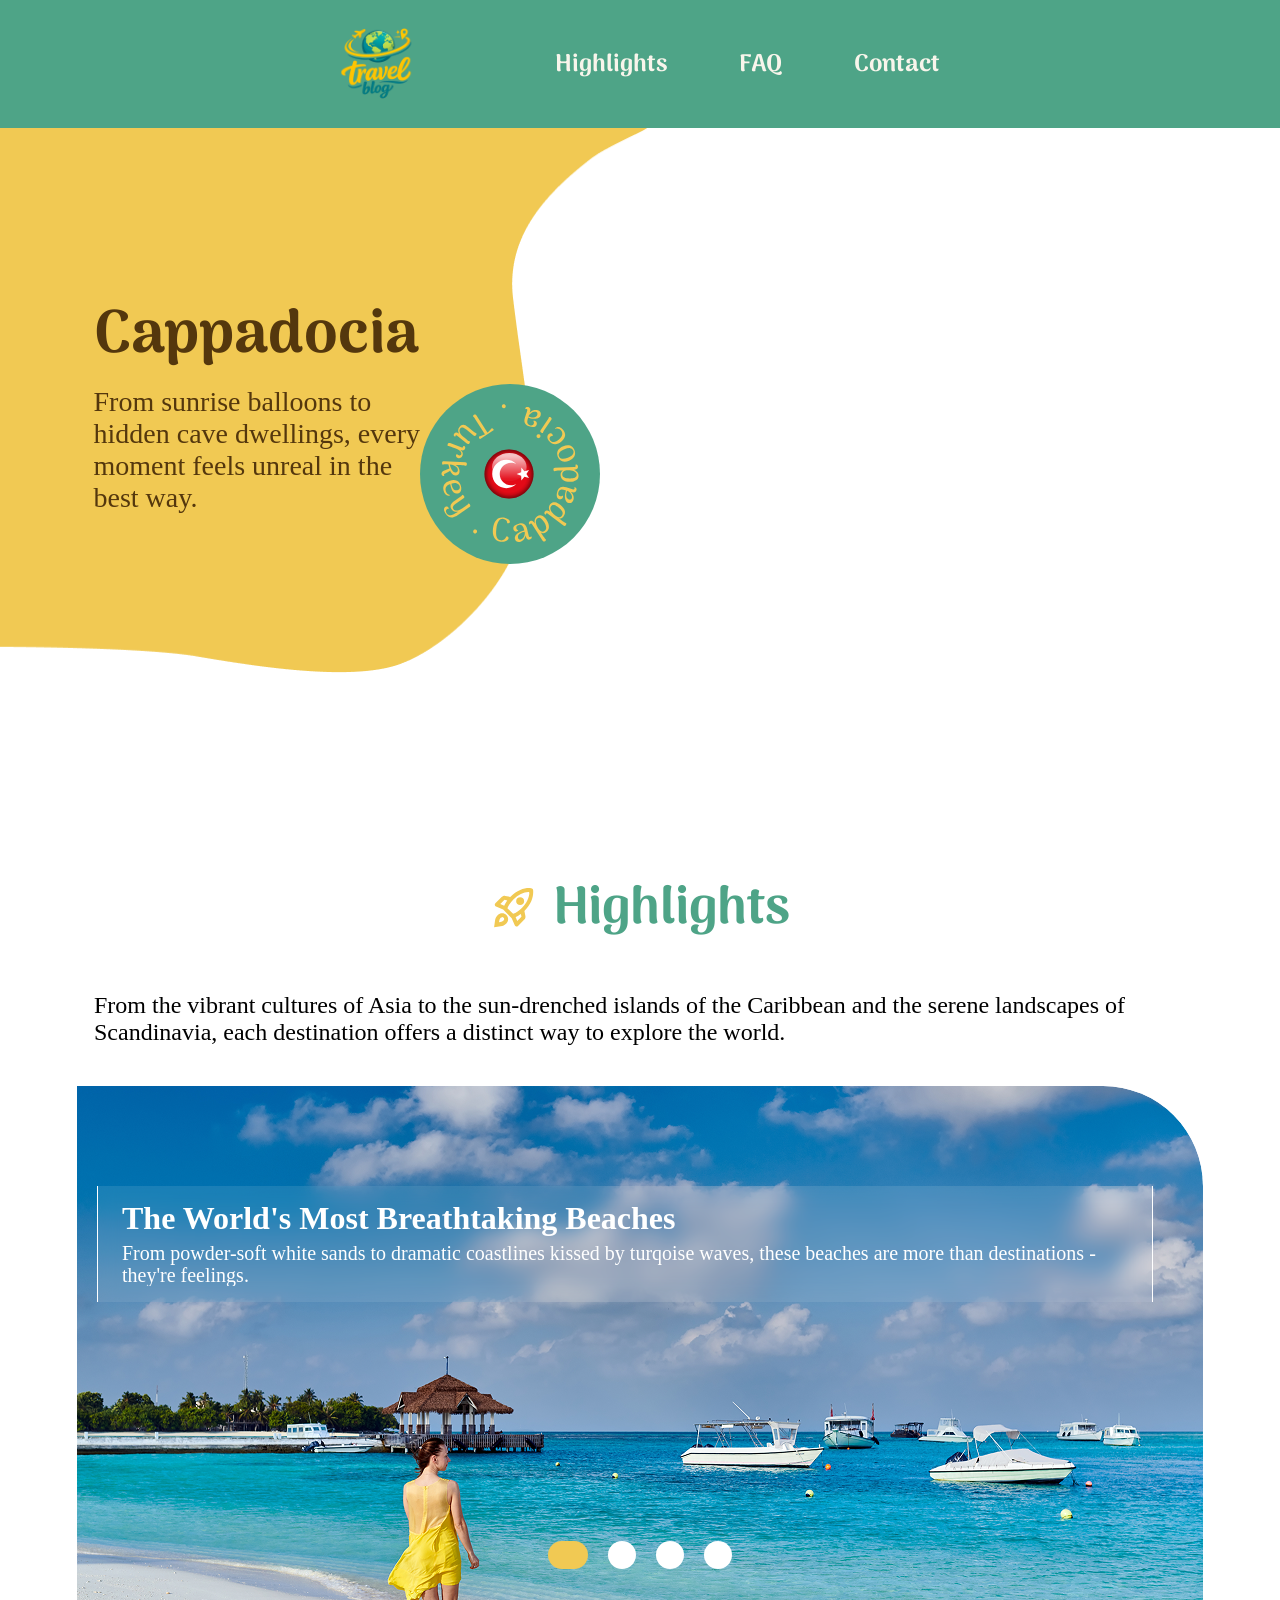
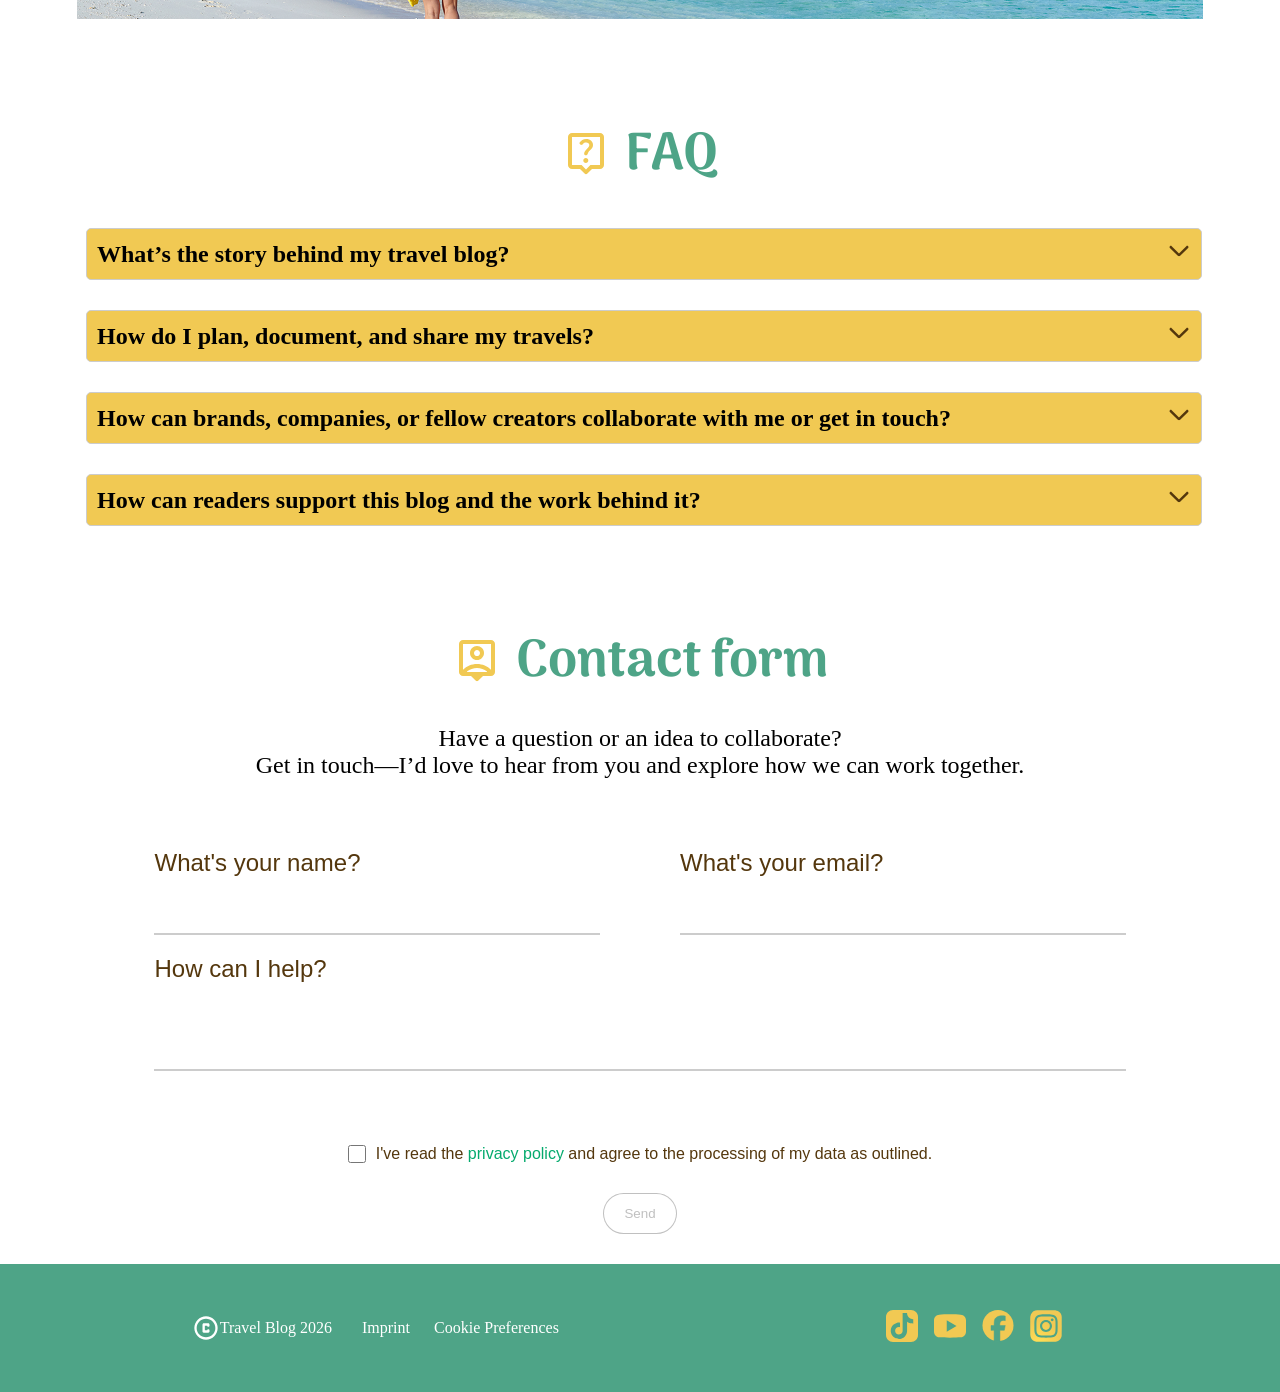
==== index.html @ 68b1246c "fix: update privacy policy link in contact form for accuracy" ====
<!dOCTYPE html>
<html lang="en">

<head>
    <meta charset="UTF-8">
    <meta name="viewport" content="width=device-width, initial-scale=1.0">
    <title>Travel Blog</title>
    <link rel="stylesheet" href="css/variables.css">
    <link rel="stylesheet" href="css/standard.css">
    <link rel="stylesheet" href="css/style.css">
    <link rel="stylesheet" href="css/animation.css">



</head>


<body>
    <header class="header">
        <div class="header-navbar">
            <img src="assets/icons/logo 03 1.svg" alt="Logo Blog">
            <nav class="navbar">
                <ul>
                    <li><a class="nav-special-hover highlight-hover" href="#highlights">Highlights</a></li>
                    <li><a class="nav-special-hover faq-hover" href="#faq">FAQ</a></li>
                    <li><a class="nav-special-hover contact-hover" href="#contact">Contact</a></li>
                </ul>
            </nav>
        </div>
    </header>
    <section class="hero">
        <div class="hero-layer-text">
            <h1>Cappadocia</h1>
            <p>From sunrise balloons to hidden cave dwellings, every moment feels unreal in the best way.</p>
        </div>
        <div class="yellow-card-mobil">
            <img src="assets/img/mobil-yellow-wave-small.png" alt="Gelber Hintergrund für 320px">
        </div>
        <div class="yellow-card-mobil-groß">
            <img src="assets/img/mobil-yellow-wave-big.png" alt="Big yellow wave">
        </div>
        <div class="hero-layer-photo">
            <img src="assets/img/hero-Ballons.svg" alt="Pärchen beim Kaffee im Intergrund Ballons">
        </div>
        <div class="hero-layer-first-wave">
            <img src="assets/img/yellow-first-wave.png" alt="Grafik einer gelben Welle">
        </div>
        <div class="hero-layer-second-wave">
            <img src="assets/img/yellow-second-wave.png" alt="Grafik einer gelben Welle klein">
        </div>
        <div class="moving">
            <img class="hero-layer-logo" src="assets/icons/Cappadocia . Turkey ..svg"
                alt="Schriftzug Cappadocia und Türkei">
            <img class="flag" src="assets/icons/Flag_orb_Turkey 2.svg" alt="Flagge der Türkei">
        </div>
    </section>
    <main>
        <section id="highlights" class="content">
            <div class="highlights-top">
                <div class="highlights-headline">
                    <img src="assets/icons/rocket_launch yellow.svg" alt="Fliegende Rakete">
                    <h2>Highlights</h2>
                </div>
                <p class="highlights_p">From the vibrant cultures of Asia to the sun-drenched islands of the
                    Caribbean
                    and the serene
                    landscapes of Scandinavia, each destination offers a distinct way to explore the world. </p>
            </div>
            <div class="slider-main">
                <input type="radio" name="slider" value="one" checked />
                <input type="radio" name="slider" value="two" />
                <input type="radio" name="slider" value="three" />
                <input type="radio" name="slider" value="four" />

                <div class="slider-main-wrapper">
                    <div class="slider-main-element element-one">
                        <a href="carousel.html">
                            <div class="highlights-slider-text">
                                <h3>The World's Most Breathtaking Beaches</h3>
                                <p>
                                    From powder-soft white sands to dramatic coastlines kissed
                                    by turqoise waves, these beaches are more than
                                    destinations - they're feelings.
                                </p>
                            </div>
                            <img src="assets/img/Bahamas.png" alt="Frau am Strand" />
                        </a>
                    </div>
                    <div class="slider-main-element element-two">
                        <a href="video.html">
                            <div class="highlights-slider-text">
                                <h3>Copenhagen in 3 Days: Big Experiences, Smart Spending</h3>
                                <p>
                                    Discover Copenhagen, where historic charm meets modern
                                    design, vibrant cycling culture and waterfront living.
                                </p>
                            </div>
                            <img src="assets/img/copenhagen_plain.jpg" alt="Gracht in Copenhagen" />
                        </a>
                    </div>
                    <div class="slider-main-element element-three">
                        <a href="graph.html">
                            <div class="highlights-slider-text">
                                <h3>
                                    Pattaya Pulse: <br />
                                    Food, Sun and Neon Nights
                                </h3>
                                <p>
                                    From bustling promenades to nearby islands, the city offers
                                    an energetic and diverse escape. Discover Pattaya City, with
                                    vibrant nightlife and rich cultural landmarks.
                                </p>
                            </div>
                            <img src="assets/img/Pattaya.png" alt="Blick von oben auf den Strand von Pattaya" />
                        </a>
                    </div>
                    <div class="slider-main-element element-four">
                        <div class="highlights-slider-text">
                            <h3>Mountain Fuji</h3>
                            <p>
                                The most iconic mountain and an active volcano located about
                                100 kilometers southwest of Tokyo. Written with the
                                characters for "wealth" and "samurai," Fuji's name evokes a
                                sense of strength, honor, and enduring prestige.
                            </p>
                        </div>
                        <img src="assets/img/Mount_Fuji.png"
                            alt="Blick auf einen Tempel im hintergrund der Mount Fuji" />
                    </div>
                </div>
            </div>
        </section>
        <section id="faq" class="faq">
            <div class="faq">
                <div class="faq_headline">
                    <img class="img_faq" src="assets/icons/live_help (1).svg" alt="Ein Fragezeichen">
                    <h2>FAQ</h2>
                </div>

                <details class="details">
                    <summary class="marker">What’s the story behind my travel blog? <div class="summary-img-div">
                            <img src="assets/icons/arrow_forward_ios.svg" alt="Pfeil nach unten">
                        </div>
                    </summary>
                    <p class="p details">Lorem ipsum dolor sit amet consectetur adipisicing elit. Hic eius rerum ea
                        vel
                        repudiandae libero, recusandae voluptates similique earum illum cupiditate tempore omnis
                        quae
                        sunt exercitationem voluptatibus. Quas, dicta quo.</p>
                </details>
                <details class="details">
                    <summary>How do I plan, document, and share my travels? <div class="summary-img-div"><img
                                src="assets/icons/arrow_forward_ios.svg" alt="Pfeil nach Unten">
                        </div>
                    </summary>
                    <p class="p details">Lorem, ipsum dolor sit amet consectetur adipisicing el</p>
                </details>
                <details class="details">
                    <summary>How can brands, companies, or fellow creators collaborate with me or get in touch? <div
                            class="summary-img-div"><img src="assets/icons/arrow_forward_ios.svg"
                                alt="Pfeil nach Unten">
                        </div>
                    </summary>
                    <p>Lorem ipsum dolor, sit amet consectetur adipisi</p>
                </details>
                <details class="details">
                    <summary>How can readers support this blog and the work behind it?<div class="summary-img-div">
                            <img src="assets/icons/arrow_forward_ios.svg" alt="Pfeil nach Unten">
                        </div>
                    </summary>
                    <p>Lorem, ipsum dolor sit amet consectetur adipisicing elit. Consequatur consequuntur libero
                        quaerat
                        minus culpa eius illo mollitia expedita quasi minima sit ipsum natus tempora dolorum
                        cupiditate
                        accusantium in, iusto perferendis!
                    </p>
                </details>
            </div>
        </section>
        <section id="contact">
            <div class="contact_headline">
                <img class="contact_img" src="assets/icons/person_pin (1).svg" alt="Darstellung eines Kopfes">
                <h2>Contact form</h2>
            </div>
            <p class="contact_p">Have a question or an idea to collaborate?<br>
                Get in touch—I’d love to hear from you and explore how we can work together.</p>

            <form action="index.html">
                <div class="row">
                    <div class="col">
                        <label for="fname">What's your name?</label>
                        <input type="text" id="fname" name="firstname">
                    </div>
                    <div class="col">
                        <label for="email">What's your email?</label>
                        <input type="email" id="email" name="email" autocomplete="off">
                    </div>
                </div>

                <label for="subject">How can I help?</label>
                <textarea id="subject" name="subject"></textarea>
                <div class="policy-container">
                    <input type="checkbox" id="policy" name="policy" required>
                    <label for="policy">I've read the <a href="imprint.html">privacy policy</a> and agree to the
                        processing of
                        my
                        data as outlined.</label>
                </div>

                <input type="submit" value="Send">
            </form>
        </section>
    </main>
    <footer>
        <div class="footer-txt">
            <div class="footer-left">
                <div class="footer-copyright">
                    <img src="assets/icons/copyright-footer.svg" alt="copyright Logo">
                    <a href="imprint.html#Copyrights">Travel Blog 2026</a>
                </div>
                <div class="footer-imprint-cookies">
                    <a href="imprint.html#top">Imprint</a>
                    <a href="imprint.html#Cookies">Cookie Preferences</a>
                </div>
            </div>
            <div class="footer-right">
                <a href="https://tiktok.com" target="_blank"> <img src="assets/icons/Tiktok_icon 1.svg"
                        alt="TicToc Logo"></a>
                <a href="https://youtube.com" target="_blank"><img class="footer-youtube-img"
                        src="assets/icons/youtube-footer.svg" alt="Youtube logo"></a>
                <a href="https://facebook.com" target="_blank"><img src="assets/icons/facebook-footer.svg"
                        alt="Facebook Logo"></a>
                <a href="https://instagram.com" target="_blank"><img src="assets/icons/Instagram_logo_footer.svg"
                        alt="Instagram Logo"></a>
            </div>
        </div>
    </footer>
    <nav class="mobile-navbar">
        <a href="#home"><img src="assets/icons/Home_mobile.svg" alt="Home"></a>
        <a href="#highlights"><img src="assets/icons/rocke_launch_mobile.svg" alt="Highlights"></a>
        <a href="#faq"><img src="assets/icons/live_help_mobile.svg" alt="FAQ"></a>
        <a href="#contact"><img src="assets/icons/person_pin_mobile.svg" alt="Contact"></a>
    </nav>
</body>

</html>
<!-- git check -->
---- css/variables.css ----
@font-face {
    font-display: swap;
    /* Check https://developer.mozilla.org/en-US/docs/Web/CSS/@font-face/font-display for other options. */
    font-family: 'Arima';
    font-style: normal;
    font-weight: 400;
    src: url('../assets/fonts/arima-v7-latin-regular.woff2') format('woff2');
    /* Chrome 36+, Opera 23+, Firefox 39+, Safari 12+, iOS 10+ */
}

/* arima-500 - latin */
@font-face {
    font-display: swap;
    /* Check https://developer.mozilla.org/en-US/docs/Web/CSS/@font-face/font-display for other options. */
    font-family: 'Arima';
    font-style: normal;
    font-weight: 500;
    src: url('../assets/fonts/arima-v7-latin-500.woff2') format('woff2');
    /* Chrome 36+, Opera 23+, Firefox 39+, Safari 12+, iOS 10+ */
}

/* arima-600 - latin */
@font-face {
    font-display: swap;
    /* Check https://developer.mozilla.org/en-US/docs/Web/CSS/@font-face/font-display for other options. */
    font-family: 'Arima';
    font-style: normal;
    font-weight: 600;
    src: url('../assets/fonts/arima-v7-latin-600.woff2') format('woff2');
    /* Chrome 36+, Opera 23+, Firefox 39+, Safari 12+, iOS 10+ */
}

/* arima-700 - latin */
@font-face {
    font-display: swap;
    /* Check https://developer.mozilla.org/en-US/docs/Web/CSS/@font-face/font-display for other options. */
    font-family: 'Arima';
    font-style: normal;
    font-weight: 700;
    src: url('../assets/fonts/Arima/arima-v7-latin-700.woff2') format('woff2');
    /* Chrome 36+, Opera 23+, Firefox 39+, Safari 12+, iOS 10+ */
}



@font-face {
    font-family: 'Palanquin';
    src: url('../assets/fonts/palanquin/palanquin-dark-v17-latin-regular.woff2') format('woff2');
    font-weight: 400;
    font-style: normal;
    font-display: swap;
}

@font-face {
    font-family: 'Palanquin';
    src: url('../assets/fonts/palanquin/palanquin-dark-v17-latin-500.woff2') format('woff2');
    font-weight: 500;
    font-style: normal;
    font-display: swap;
}

@font-face {
    font-family: 'Palanquin';
    src: url('../assets/fonts/palanquin/palanquin-dark-v17-latin-600.woff2') format('woff2');
    font-weight: 600;
    font-style: normal;
    font-display: swap;
}

@font-face {
    font-family: 'Palanquin';
    src: url('../assets/fonts/palanquin/palanquin-dark-v17-latin-700.woff2') format('woff2');
    font-weight: 700;
    font-style: normal;
    font-display: swap;
}

:root {
    --nav-footer-bg-color: rgba(78, 164, 135, 1);
    --global-h1-color: rgba(84, 55, 13, 1);
    --global-h2-color: rgba(78, 164, 135, 1);
    --global-h3-color: rgba(255, 255, 255, 1);
    --global-h4-color: rgba(241, 201, 83, 1);
    --global-h5-color: rgba(78, 164, 135, 1);
    --global-h6-color: rgba(84, 55, 13, 1);
    --font-heading-h1: 'Arima', sans-serif;
    --font-heading-h2: 'Arima', sans-serif;
    --font-heading-h3: 'Palanquin', sans-serif;

}
---- css/standard.css ----
* {
    margin: 0;
    box-sizing: border-box;
}

html {
    scroll-behavior: smooth;
}

h1 {
    color: var(--global-h1-color);
    font-size: 64px;
    font-family: var(--font-heading-h1);
    font-weight: 700;
}

h2 {
    color: var(--global-h2-color);
    font-size: 48px;
    font-family: var(--font-heading-h2);
    font-weight: 700;
    padding-top: 6px;
}

h3 {
    color: var(--global-h3-color);
    font-size: 32px;
    font-family: var(--font-heading-h3);
    font-weight: 600;
}

h4 {
    font-family: 'Arima';
    font-size: 64px;
    font-weight: 700;
    color: var(--global-h4-color);
}

h5 {
    font-family: 'Palanquin';
    font-size: 40px;
    font-weight: 600;
    color: var(--global-h5-color);
}

h6 {
    font-family: 'Palanquin';
    font-size: 32px;
    font-weight: 400;
    color: var(--global-h6-color);
}


.hero-section-layout {
    margin: 208px auto 0;
    display: flex;
    justify-content: space-between;
    padding: 0 100px;
}

.hero-section {
    max-width: 902px;
}

.article-info {
    margin-top: 40px;
    display: flex;
    gap: 32px;
}

.article-info-container {
    display: flex;
    align-items: center;
    gap: 6px;
}

.article-info span {
    font-family: 'Palanquin';
    font-size: 16px;
    font-weight: 400;
    color: #54370D;
}

.article-info img {
    max-height: 18px;
    max-width: 20px;
}

.author-card {
    border-radius: 30px;
    padding: 16px 16px 0;
    margin-bottom: 0;
    width: 25%;
    height: fit-content;
    padding-bottom: 16px;
    background-color: #4EA48733;
    gap: 12px;
    display: flex;
    flex-direction: column;
    align-items: center;
    text-align: center;
}

.author-card img {
    height: 120px;
    width: 120px;
}

.author-card p {
    color: #54370D;
}

.author-name p {
    font-family: 'Arima';
    font-size: 18px;
    font-weight: 700;
}

.author-role p {
    font-family: 'Arima';
    font-size: 18px;
    font-weight: 400;
}

.author-bio {
    font-family: 'Palaquin';
    font-size: 16px;
    font-weight: 400;
    text-align: start;
}

.pro-tipps {
    max-width: 1130px;
    margin: 88px 145px 0;
}

.pro-tipps-button {
    z-index: 2;
    display: flex;
    justify-content: center;
    align-items: center;
    gap: 8px;
    background-color: #4EA487;
    width: 196px;
    height: 66px;
    border-radius: 10px;
    transform: rotate(-13.67deg);
    margin-bottom: -24px;
}

.pro-tipps-button img {
    height: 42px;
    width: 41px;
    transform: rotate(13.67deg);
}

.pro-tipps-button p {
    color: #F1C953;
    font-family: "Palanquin";
    font-size: 28px;
    font-weight: 700;
}

.pro-tipps-tipps {
    z-index: 1;
    margin-left: 47px;
    padding: 26px 16px;
    margin-bottom: 32px;
    border-radius: 30px;
    background-color: #4EA48733;
}

.pro-tipps-tipps ol {
    font-family: "Palanquin";
    font-size: 24px;
    font-weight: 400;
    color: #3D3D3D;
}

.pro-tipps-tipps a {
    font-family: 'Palanquin';
    font-size: 24px;
    text-decoration: none;
    color: #4EA487;
    font-weight: 700;
}

.share-section {
    width: 493px;
    height: 154px;
    margin-bottom: 88px !important;
    margin-top: 16px;
    display: flex;
    flex-direction: column;
    align-items: center;
}

.share-section-text p {
    font-family: "Arima";
    font-size: 24px;
    font-weight: 500;
    color: #54370D;
    text-align: center;
    max-width: 463px;
    max-height: 58px;
}

.groß-img img {
    display: flex;
    justify-content: flex-start;
    margin-bottom: -40px;
}

.klein-img img {
    display: none;
}

button {
    background: none;
    border: none;
}

.share-button {
    border-radius: 40px;
    border: none;
    width: 158px;
    height: 48px;
    background-color: #4EA487;
    margin-top: 0px;
    padding: 24px;
    gap: 8px;

    align-items: center;
    justify-content: left;
    display: flex;
    outline: none;
    transition: all 0.3s ease-in-out;

}

.share-button img {
    height: 32px;
    width: 32px;
    left: 15px;
}

.share-button p {
    font-family: "Arima";
    font-size: 24px;
    font-weight: 700;
    color: #F1C953;

}

.share-option-container {
    display: flex;
    justify-content: right;
    align-items: center;
    width: 220px;
    height: 54px;
    gap: 10px;
    display: none;
}

.share-option-container img {
    display: block;
    height: 32px;
    width: 32px;
}

button:focus-within {
    display: flex;
    justify-content: center;
    width: 273px;
}

.share-section:focus-within .share-button>img {
    display: none;
}

.share-section:focus-within .share-option-container {
    display: flex;
}

.share-section:focus-within .share-button {
    width: auto;
    justify-content: center;

}

.share-option-options {
    display: flex;
    flex-direction: column;
}

.share-option-options a {
    font-family: "Arima";
    font-size: 18px;
    font-weight: 600;
    text-decoration: underline;
    color: #4EA487;
}

.share-option-options a:hover {
    font-weight: 700;
}

footer {
    display: flex;
    width: 100%;
    height: 128px;
    background-color: var(--nav-footer-bg-color);
}

footer img {
    width: 28px;
    height: 28px;
}

.footer-txt {
    display: flex;
    height: 128px;
    align-items: center;
    width: 100%;
    justify-content: space-between;
    padding: 60px 120px;
}

.footer-left {
    display: flex;
    align-items: center;
    gap: 90px;
}

.footer-copyright {
    display: flex;
    align-items: center;
}

.footer-imprint-cookies {
    display: flex;
    gap: 24px;
}

.footer-left a {
    text-decoration: none;
    font-family: palanquin;
    font-size: 16px;
    font-weight: 400;
    color: rgba(255, 255, 255, 1);

}

.footer-right img {
    width: 32px;
    height: 32px;
}

.footer-youtube-img {
    width: 44px;

}

.footer-right {
    display: flex;
    gap: 16px;
    width: 44px;
    padding-right: 120px;
}

.mobile-navbar {
    display: none;
}

@media screen and (min-width:1440px) {
    .hero-section-layout {
        width: 1440px;
    }
}

@media screen and (max-width:1440px) {
    .hero-section {
        width: 100%;
    }
}

@media screen and (max-width:1280px) {
    .hero-section-layout {
        flex-direction: column;
    }

    .author-card {
        flex-direction: row;
        width: 100%;
        margin-top: 40px;
        justify-content: center;
        gap: 40px;
    }

    .author-bio {
        width: 65ch;
    }

    .author-info {
        display: flex;
        flex-direction: column;
    }

    .pro-tipps {
        max-width: 100%;
        margin: 40px 100px 0;
    }

    .share-section {
        margin-bottom: 40px;
    }
}

@media screen and (min-width:875px) {
    .hero-section-layout {
        margin-top: 168px;
        padding: 0 50px;
    }

    .pro-tipps {
        width: 100%;
        margin: 40px 0 0;
        padding: 0 50px;
    }
}

@media screen and (max-width:875px) {
    .hero-section-layout {
        width: 100%;
        margin-top: 168px;
        padding: 0 50px;
    }

    .hero-section {
        width: 100%;
    }

    .author-card {
        width: 100%;
    }

    .author-bio {
        width: 100%;
    }
}

@media screen and (max-width:800px) {
    .pro-tipps {
        padding: 0 20px;
        margin: 40px 0 0;
    }
}

@media screen and (max-width: 700px) {
    .hero-section-layout {
        padding: 0 20px;
    }
}

@media screen and (max-width:694px) {
    .article-info {
        flex-wrap: wrap;
    }
}

@media screen and (max-width:544px) {
    .share-section {
        width: 100%;
        padding: 0 20px;
    }

    .groß-img img {
        display: none;
    }

    .klein-img img {
        display: flex;
        justify-content: flex-start;
    }

    .share-section-text p {
        margin-bottom: 20px;
    }

    .author-card {
        flex-direction: column;
        gap: 16px;
        margin-top: 24px;
    }
}

@media screen and (max-width:500px) {
    h4 {
        font-size: 40px;
        font-weight: 700;
    }

    h5 {
        font-size: 20px;
        font-weight: 600;
    }

    h6 {
        font-size: 18px;
        font-weight: 400;
    }

    .article-info {
        margin-top: 24px;
        gap: 16px;
    }

    .author-name p {
        font-size: 16px;
        font-weight: 700;
    }

    .author-role p {
        font-size: 16px;
        font-weight: 400;
    }

    .pro-tipps-tipps ol {
        font-size: 16px;
    }

    .pro-tipps-tipps a {
        font-size: 16px;
    }

    .share-section-text p {
        font-size: 18px;
    }

    .klein-img img {
        margin-left: 0;
    }
}

@media screen and (max-width:400px) {
    .share-section {
        margin: 20px 0 40px;
    }
}

@media screen and (max-width:380px) {
    .hero-section-layout {
        margin: calc(80px + 24px) 0 0;
        padding: 0 10px;
    }

    .author-card {
        flex-direction: column;
        gap: 16px;
        margin-top: 24px;
    }

    .pro-tipps {
        margin: 40px 0 0 0;
        padding: 0 10px;
    }

    .pro-tipps-tipps {
        margin: 10px 0 0;
        padding: 24px 0;
    }
}
---- css/style.css ----
* {
    margin: 0;
    box-sizing: border-box;
}

html {
    scroll-behavior: smooth;
}

body {
    min-height: 100dvh;
    display: flex;
    align-items: center;
    flex-direction: column;
}



.header {
    display: flex;
    width: 100%;
    justify-content: center;
    align-items: center;
    height: 128px;
    position: absolute;
    background-color: var(--nav-footer-bg-color);
}

.header-navbar {
    display: flex;
    justify-content: flex-start;
    width: 100%;
    max-width: 1440px;
    flex-direction: row;
    align-items: center;
    gap: 102px;
    margin-left: 146px;
}

.navbar a {
    text-decoration: none;
    color: rgba(248, 245, 235, 1);
    font-family: Arima;
    font-weight: bold;
    font-size: 24px;
}

.navbar ul {
    display: flex;
    flex-direction: row;
    align-items: center;
    justify-content: flex-start;
    gap: 72px;
    list-style: none;
}

.nav-special-hover {
    position: relative;
    display: inline-block;
}

.nav-special-hover::after {
    content: '';
    position: absolute;
    left: 55%;
    bottom: 2px;
    width: 100%;
    height: 15px;
    background-size: contain;
    background-repeat: no-repeat;
    background-position: center;
    opacity: 0;
    transform: translateX(-50%) scaleX(0);
    transition: all 0.4s ease-in-out;
}

.highlight-hover::after {
    background-image: url(../assets/icons/hover-highlight.svg);
}

.faq-hover::after {
    background-image: url(../assets/icons/hover-faq.svg);
}

.contact-hover::after {
    background-image: url(../assets/icons/hover-contact.svg);
    left: 50%;
}

.nav-special-hover:hover::after {
    opacity: 1;
    transform: translateX(-50%) scaleX(1.1);
}

.nav-special-hover:active {
    color: rgba(241, 201, 83, 1);
}

main {
    width: 100%;
    max-width: 1220px;
    margin-left: auto;
    margin-right: auto;
}

.highlights-top {
    display: flex;
    display: flex;
    flex-direction: column;
    text-align: center;
    justify-content: center;
    align-items: center;
}

.highlights-headline {
    display: flex;
    align-items: center;
    justify-content: center;
    gap: 15px;
    margin-top: 100px;
}

.highlights_p {
    padding: 40px 110px;
    display: flex;
    font-size: 28px;
    font-family: palanquin;
    font-weight: 500;
}

.content {
    display: flex;
    flex-direction: column;
    align-items: center;
}

.highlights-slider-text {
    background-color: rgba(255, 255, 255, 0.1);
    position: absolute;
    left: 38px;
    top: 54px;
    width: 881px;
    color: white;
    padding: 16px 24px;
    backdrop-filter: blur(10px);
    border-right: solid 1px white;
    border-left: solid 1px white;
}

.highlights-slider-text h3 {
    display: flex;
    color: white;
    font-family: "Palanquin dark";
    font-weight: 600;
    font-style: SemiBold;
    font-size: 48px;
    line-height: 100%;
    font-family: Palanquin Dark;
    letter-spacing: 0%;
    margin-bottom: 8px;
}

.highlights-slider-text p {
    width: 820px;
    height: 93px;
    font-family: "Palanquin", latin;
    font-weight: 400;
    font-size: 28px;
    line-height: 110%;
}

.section-heading {
    display: flex;
    flex-direction: row;
    align-items: center;
    gap: 8px;
}

.section-heading img {
    width: 48px;
    height: 48px;
}

.slider-main {
    position: relative;
    width: 1220px;
    height: 533px;
    display: flex;
    justify-content: center;
    align-items: flex-end;
    overflow: hidden;
}

.slider-main input {
    z-index: 2;
}

.slider-main-wrapper {
    z-index: 1;
    width: 400%;
    height: 100%;
    position: absolute;
    display: flex;
    overflow: hidden;
    transition: all 0.75s ease-in-out;
}

.slider-main-element img {
    width: 100%;
    height: 533px;
    object-fit: cover;
    display: block;
    aspect-ratio: 16 / 9;
    border-top-right-radius: 100px;
}

.slider-main-element {
    position: relative;
    display: flex;
    flex-direction: column;
    justify-content: flex-end;
    width: calc(100% / 4);
    height: 533px;
}

.slider-main input[value="one"]:checked~.slider-main-wrapper {
    transform: translateX(calc(150% / 4));
}

.slider-main input[value="two"]:checked~.slider-main-wrapper {
    transform: translateX(calc(50% / 4));
}

.slider-main input[value="three"]:checked~.slider-main-wrapper {
    transform: translateX(calc(-50% / 4));
}

.slider-main input[value="four"]:checked~.slider-main-wrapper {
    transform: translateX(calc(-150% / 4));
}

.slider-main input[type="radio"] {
    appearance: none;
    margin: 10px;
    width: 28px;
    height: 28px;
    border-radius: 50%;
    cursor: pointer;
    display: flex;
    background: rgba(255, 255, 255, 1);
    margin-bottom: 50px;
}

.slider-main input[type="radio"]::before {
    border-radius: 50%;
    transform: scale(0);
    transition: 0.15s ease;
    background: rgba(255, 255, 255, 1);
}

.slider-main input[type="radio"]:checked {
    background: rgba(241, 201, 83, 1);
    margin: 10px;
    width: 40px;
    height: 28px;
    border-radius: 999px;
    cursor: pointer;
    display: flex;
    margin-bottom: 50px;
}

.faq {
    display: flex;
    flex: 1;
    justify-content: flex-start;
    flex-direction: column;
    gap: 30px;
    background-color: white;
    text-align: left;
    max-width: 1440px;
}

.faq_headline {
    display: flex;
    align-items: center;
    justify-content: center;
    gap: 15px;
    margin-top: 100px;
}

.img_faq {
    width: 48px;
    height: 48px;
}

details {
    text-decoration: none;
    border: 1px solid #ccc;
    padding: 10px;
    border-radius: 5px;
    margin-bottom: 10px;
    background-color: rgba(241, 201, 83, 1);
    width: 84%;
    margin-left: 116px;
}

summary {
    font-family: palanquin;
    font-size: 24px;
    font-weight: bold;
    cursor: pointer;
}

details[open] p {
    background-color: white;
    padding: 15px;
    margin-top: 10px;
    border-radius: 5px;
    font-family: palanquin;
}

details[open] summary {
    border-bottom: 1px solid #ccc;
    margin-bottom: 10px;
    padding-bottom: 5px;
}

summary::-webkit-details-marker {
    display: none;
}

summary {
    list-style: none;
    display: flex;
    justify-content: space-between;
    align-items: center;
}

.summary-img-div {
    display: inline-block;
    transition: transform 0.3s ease-in-out;
}


details[open] .summary-img-div {
    transform: rotate(180deg);
}


.summary-img-div::after {

    font-family: Arial, sans-serif;
    font-weight: bold;
    display: inline-block;
}

input[type=text],
input[type=email],
textarea {
    width: 100%;
    padding: 10px 0;
    margin-top: 6px;
    margin-bottom: 20px;
    border: none;
    border-bottom: 2px solid #ccc;
    background-color: transparent;
    border-radius: 0;
    outline: none;
    font-family: Palanquin;
    font-size: 25px;
    resize: none;
    line-height: 1.2;
}


input[type=submit] {
    background-color: #ffffff;
    color: rgba(48, 48, 48, 0.5);
    padding: 12px 20px;
    border: 1px solid rgba(48, 48, 48, 0.5);
    border-radius: 50px;
    cursor: pointer;
    display: block;
    margin: 30px auto;
}


input[type=submit]:hover {
    background-color: #45a049;
}

.contact_headline {
    display: flex;
    justify-content: center;
    gap: 15px;
    margin-top: 100px;
    align-items: center;
}

.contact_p {
    text-align: center;
    display: flex;
    justify-content: center;
    padding: 20px 0px;
    font-size: 28px;
    font-family: Palanquin;
    font-weight: 500;
}

.contact_img {
    display: flex;
    width: 48px;
    height: 48px;
}


.container {
    border-radius: 5px;
    background-color: #f2f2f2;
    padding: 20px;
    width: 100%;
}

.row {
    display: flex;
    gap: 80px;
    margin-top: 50px;

}

.col {
    flex: 1;
}

label {
    font-family: 'Palanquin', sans-serif;
    font-size: 24px;
    font-weight: 500;
    color: rgba(84, 55, 13, 1);
    display: block;
}

.policy-container {
    display: flex;
    align-items: center;
    justify-content: center;
    margin-top: 50px;
    margin-bottom: 20px;
    font-size: 14px;
    width: 100%;

}

.policy-container input[type="checkbox"] {
    margin-right: 10px;
    cursor: pointer;
    width: 18px;
    height: 18px;
}

.policy-container a {
    color: #04AA6D;
    text-decoration: none;
}

.policy-container label {
    font-size: 16px;
    font-family: 'Palanquin', Latin, sans-serif;
    font-weight: 400;
    display: inline;
    color: rgba(84, 55, 13, 1);
    cursor: pointer;
}

input[type=submit] {
    background-color: #ffffff;
    color: rgba(48, 48, 48, 0.5);
    border: 1px solid rgba(48, 48, 48, 0.5);
    transition: background-color 0.3s ease;
    opacity: 0.6;
}

form:has(.policy-container input[type="checkbox"]:checked) input[type=submit] {
    background-color: #45a049;
    color: white;
    border-color: #45a049;
    cursor: pointer;
    opacity: 1;
}

form:has(.policy-container input[type="checkbox"]:checked) input[type=submit]:hover {
    background-color: #388e3c;
}

form {
    width: 84%;
    margin: 0 auto;
}

#highlights,
#faq,
#contact {
    width: 100%;
    max-width: 1440px;
    margin: 0 auto;
}

footer {
    display: flex;
    width: 100%;
    height: 128px;
    background-color: var(--nav-footer-bg-color);
}

footer img {
    width: 28px;
    height: 28px;
}

.footer-txt {
    display: flex;
    height: 128px;
    align-items: center;
    width: 100%;
    justify-content: space-between;
    padding: 60px 120px;
}

.footer-left {
    display: flex;
    align-items: center;
    gap: 90px;
}

.footer-copyright {
    display: flex;
    align-items: center;
}

.footer-imprint-cookies {
    display: flex;
    gap: 24px;
}

.footer-left a {
    text-decoration: none;
    font-family: palanquin;
    font-size: 16px;
    font-weight: 400;
    color: rgba(255, 255, 255, 1);

}

.footer-right img {
    width: 32px;
    height: 32px;
}

.footer-youtube-img {
    width: 44px;

}

.footer-right {
    display: flex;
    gap: 16px;
    width: 44px;
    padding-right: 120px;
}

.mobile-navbar {
    display: none;
}

@media screen and (max-width: 479px) {
    .header {
        height: 80px;
        margin: unset;
        border-top-left-radius: 20px;
        border-top-right-radius: 20px;
    }

    .header-navbar {
        justify-content: center;
        margin: unset;
    }

    .navbar {
        display: none;
    }

    #highlights,
    #faq,
    #contact {
        width: 100%;
        padding: 0px 16px;
        margin-top: 80px;
    }

    h2 {
        color: var(--global-h2-color);
        font-size: 40px;
        font-family: Arima;
        font-weight: 700;
    }

    .highlights-headline {
        padding-right: 20px;
        margin-top: unset;
    }

    .highlights-headline img {
        width: 40px;
        height: 40px;
    }

    .highlights_p {
        display: none;
    }

    .slider-main {
        border-top-right-radius: 100px;
        width: calc(100% - 16px);
    }

    .slider-main-element img {
        width: 100%;
        object-fit: cover;
        object-position: 40%;
    }

    .highlights-slider-text {
        left: 10px;
        top: 100px;
        width: calc(100% - 40px);
        color: white;
        height: auto;
    }

    .highlights-slider-text h3 {
        font-size: 25px;
    }

    .highlights-slider-text p {
        font-size: 20px;
        width: calc(100% - 40px);
        display: -webkit-box;
        -webkit-line-clamp: 3;
        -webkit-box-orient: vertical;
        overflow: hidden;
        height: auto;
    }

    .faq_headline {
        margin-top: unset;
    }

    details {
        width: 100%;
        margin: unset;
        border-radius: 12px;
    }

    summary {
        font-size: 16px;
        align-items: center;
    }

    .summary-img-div {
        padding-top: 2px;
    }

    .contact_img {
        width: 40px;
        height: 40px;
    }

    .contact_headline {
        gap: 8px;
        align-items: center;
        width: 100%;
        justify-content: center;
        margin-top: unset;
    }

    .contact_p {
        display: none;
    }

    .row {
        display: flex;
        flex-direction: column;
        gap: unset;
    }

    form {
        width: 100%;
        flex-direction: column;
        display: flex;
    }

    .policy-container {
        display: flex;
        align-items: flex-start;
    }

    .policy-container input[type="checkbox"] {
        width: 24px;
        height: 24px;
    }

    .policy-container label {
        font-size: 15px;
    }

    .footer-txt {
        align-items: end;
        justify-content: flex-start;
        padding-bottom: 24px;
        width: 100%;
        padding-top: unset;
        padding-left: unset;
        padding-right: unset;
        padding-left: 16px;
    }

    .footer-left {
        display: flex;
        align-items: center;
        gap: unset;
        flex-direction: column-reverse;
        width: 100%;
    }

    .footer-imprint-cookies {
        display: flex;
        gap: unset;
        flex-direction: column;
    }

    .footer-right img {
        width: 24px;
        height: 24px;
    }

    .footer-right {
        display: flex;
        padding-left: 15px;
        gap: 10px;
        width: 100%;
        padding-right: unset;
    }

    .mobile-navbar {
        display: flex;
        position: sticky;
        bottom: 0;
        left: 0;
        width: 100%;
        height: 70px;
        background-color: rgba(241, 201, 83, 1);
        justify-content: space-around;
        align-items: center;
        z-index: 9999;
        border-bottom-left-radius: 20px;
        border-bottom-right-radius: 20px;
    }

    .mobile-menu img {
        width: 40px;
        height: 40px;
    }
}

@media screen and (min-width: 480px) and (max-width: 767px) {
    .header {
        height: 80px;
        margin: unset;
        width: 100%;
        border-top-left-radius: 20px;
        border-top-right-radius: 20px;
    }

    .header-navbar {
        justify-content: center;
        margin: unset;
    }

    .navbar {
        display: none;
    }

    #highlights,
    #faq,
    #contact {
        width: 100%;
        padding: 0px 32px;
    }

    .highlights_p {
        padding: 40px 32px;
        text-align: left;
    }

    .slider-main {
        border-top-right-radius: 100px;
        display: flex;
        width: calc(100% - 40px);
    }

    .slider-main-element img {
        width: 100%;
        object-fit: cover;
        object-position: 40%;
    }

    .highlights-slider-text {
        left: 20px;
        top: 100px;
        width: calc(100% - 40px);
        color: white;
        height: auto;
    }

    .highlights-slider-text h3 {
        font-size: 32px;
    }

    .highlights-slider-text p {
        font-size: 20px;
        width: 100%;
        display: -webkit-box;
        -webkit-line-clamp: unset;
        -webkit-box-orient: vertical;
        overflow: hidden;
        height: auto;
    }

    details {
        width: 100%;
        margin: unset;

    }

    .contact_headline {

        align-items: center;
    }

    .footer-txt {
        align-items: end;
        justify-content: flex-start;
        padding-bottom: 24px;
        width: 100%;
        padding-top: unset;
        padding-left: unset;
        padding-right: unset;
        padding-left: 16px;
    }

    .footer-left {
        display: flex;
        align-items: center;
        gap: unset;
        flex-direction: column-reverse;
        width: 100%;
    }

    .footer-imprint-cookies {
        display: flex;
        gap: unset;
        flex-direction: column;
    }

    .footer-right img {
        width: 24px;
        height: 24px;
    }

    .footer-right {
        display: flex;
        justify-content: space-around;
        padding-left: 40px;
        gap: 10px;
        width: 100%;
    }

    .mobile-navbar {
        display: flex;
        position: sticky;
        bottom: 0;
        left: 0;
        width: 100%;
        height: 70px;
        background-color: rgba(241, 201, 83, 1);
        justify-content: space-around;
        align-items: center;
        z-index: 9999;
        border-bottom-left-radius: 20px;
        border-bottom-right-radius: 20px;
    }

    .mobile-menu img {
        width: 40px;
        height: 40px;
    }
}

@media screen and (min-width: 768px) and (max-width: 1280px) {
    .header {
        height: 128px;
        margin: unset;
        width: 100%
    }

    .header-navbar {
        justify-content: center;
        margin: unset;
    }

    h2 {
        font-size: 52px;
    }

    #highlights,
    #faq,
    #contact {
        width: 100%;
        padding: 0px 32px;
        margin-top: 88px;
    }

    .highlights_p {
        padding: 40px 32px;
        text-align: left;
        font-size: 24px;
    }

    .slider-main {
        border-top-right-radius: 100px;
        display: flex;
        width: calc(100% - 30px);
    }

    .slider-main-element img {
        width: 100%;
        object-fit: cover;
        object-position: 40%;
    }

    .highlights-slider-text {
        left: 20px;
        top: 100px;
        width: calc(100% - 70px);
        ;
        color: white;
        height: auto;
    }

    .highlights-slider-text h3 {
        font-size: 32px;
    }

    .highlights-slider-text p {
        font-size: 20px;
        width: 100%;
        display: -webkit-box;
        -webkit-line-clamp: unset;
        -webkit-box-orient: vertical;
        overflow: hidden;
        height: auto;
    }

    details {
        margin: 0px 24px;
        width: calc(100% - 40px);
    }

    .faq_headline {
        margin-top: unset;
    }

    .contact_headline {
        align-items: center;
        margin-top: unset;
    }

    .contact_p {
        font-size: 24px;
        padding: 20px 100px;
    }

    .footer-txt {
        padding-left: calc((50% - 720px) + 160px);
        padding-right: calc((50% - 720px) + 160px);
        justify-content: space-around;
    }

    .footer-left {
        gap: 30px;


    }

    .footer-right {
        gap: 16px;
        padding-left: unset;
        padding-right: 150px;
    }
}

@media screen and (min-width:1281px) {
    details {
        width: 100%;
        margin-left: unset;
    }

    form {
        width: 100%;
    }

    .policy-container label {
        font-size: 24px;
    }

    .policy-container input[type="checkbox"] {
        margin-right: 10px;
        cursor: pointer;
        width: 24px;
        height: 24px;
    }
}

.footer-txt {
    width: 100%;
    padding-left: calc((50% - 720px) + 108px);
    padding-right: calc((50% - 720px) + 160px);
}

.hero {
    margin: 128px 0 0 0;
    height: 515px;
    width: 100%;
    max-width: 1440px;
    z-index: 0;
    position: relative;
    display: grid;
    overflow: hidden;
    grid-template-areas: "content";

    animation: grow-hero 0.5s ease-in-out forwards;
    animation-delay: 6s;

}

@keyframes grow-hero {
    to {
        height: 545px;
    }
}

.hero>div {
    grid-area: overlay;

    position: relative;
    grid-area: content;
    width: 100%;
    height: 100%;
    max-width: 1440px;
    position: relative;
}

.hero-layer-text {
    z-index: 6;
    width: 100dvw !important;
    max-width: 1440px;

    padding-left: 20px;
    display: flex;
    flex-direction: column;
    justify-content: center;
    align-items: center;
    overflow: none;

    transform-origin: center center;
    animation: move-left 1s 4s ease-in-out forwards;
}

.hero-layer-text h1 {
    width: 345px;
    color: var(--global-h1-color);
    font-family: "Arima";
    font-size: 60px;
    font-weight: 700;

    text-align: flex-start;

    display: flex;
    overflow: hidden;
    transform: translateY(0%);

    animation: move-h1 1s ease-in-out forwards;
}

@keyframes move-h1 {
    0% {
        transform: translateY(100%);
    }

    100% {
        transform: translateY(0%);
    }
}

.hero-layer-text p {
    max-width: 345px;
    width: 50%;

    font-family: "Palanquin";
    font-size: 28px;
    font-weight: 500;
    color: #54370d;


    text-align: flex-start;
    display: flex;


    animation: appear-p 1s ease-in-out forwards;
    animation-delay: 1s;
    opacity: 0;
}

@keyframes appear-p {
    0% {
        opacity: 0;
    }

    100% {
        opacity: 1;
    }
}

.hero-layer-photo img {
    z-index: 1;
    height: 515px;
    width: 100dvw;

    display: flex;
    opacity: 1;
    position: absolute;
    justify-content: center;
    align-items: center;
    overflow: hidden;
    object-fit: cover;
    object-position: center;
}

.hero-layer-first-wave img {
    z-index: 3;
    height: 515px;
    width: 942px;

    display: flex;
    opacity: 1;
    position: absolute;
    overflow: hidden;


    animation: first-wave 1s ease-in-out forwards;
    animation-delay: 5.9s;
    transform: scale(1);
    transform-origin: left;
}

@keyframes first-wave {
    0% {
        transform: scaleX(1);
        opacity: 1;
    }


    100% {
        transform: scaleX(0);
        opacity: 1;
    }
}


.hero-layer-second-wave {
    height: 545px;
    position: absolute;
    bottom: 0;
    right: 0;
}

.hero-layer-second-wave img {
    z-index: 4;
    height: 545px;
    width: 647px;
    max-width: 1440px;
    bottom: 0;
    top: 0;
    display: flex;
    opacity: 1;
    position: absolute;
    overflow: hidden;
    animation: second-wave-in 2s ease-in-out forwards;
    animation-delay: 3s;
    transform: scale(3);
    transform-origin: left;
}


@keyframes second-wave-in {
    from {
        transform: scaleX(3);
    }

    to {
        transform: scaleX(1);
    }
}


.hero-layer-logo {
    width: 140px;
    height: 140px;
    display: block;
    position: relative;
    z-index: 4;
    left: 25px;
    top: 0px;
    animation: banana 9000ms ease-in infinite;
}

.logo-wrapper {
    position: absolute;
    z-index: 4;
    left: 320px;
    bottom: 100px;
    width: 160px;
    height: 160px;
    animation: banana 10s linear infinite;
    transform-origin: center center;
}

.flag {
    display: flex;
    left: -70px;
    top: 0px;
    position: relative;
}

.hero div.moving {
    position: absolute;
    top: 256px;
    left: 420px;
    width: 180px;
    height: 180px;
    background-color: rgba(78, 164, 135, 1);
    border-radius: 50%;
    z-index: 10;
    display: flex;
    justify-content: center;
    align-items: center;
    opacity: 0;
    animation: moving-in 1s ease-in-out forwards;
    animation-delay: 5.7s;
}

@keyframes moving-in {
    from {
        transform: translateY(100px);

        opacity: 0;
    }

    to {
        transform: translateY(0);
        transform: translateX(0);
        opacity: 1;
    }
}

@keyframes banana {

    0%,
    0.03% {
        transform: translateY(0px) rotate(0deg) scaleX(1) scaleY(1);
        animation-timing-function: ease-in;
    }


    25%,
    25.03% {
        transform: translateY(0px) rotate(90deg) scaleX(1) scaleY(1);
        animation-timing-function: ease-in;
    }

    50%,
    50.03% {
        transform: translateY(0px) rotate(180deg) scaleX(1) scaleY(1);
        animation-timing-function: ease-in;
    }


    75%,
    75.03% {
        transform: translateY(0px) rotate(270deg) scaleX(1) scaleY(1);
        animation-timing-function: ease-in;
    }

    100%,
    100.00% {
        transform: translateY(0px) rotate(360deg) scaleX(1) scaleY(1);
    }
}

@keyframes moving {
    from {
        transform: translateY(100%);
        opacity: 0;
    }

    to {
        transform: translateY(0);
        opacity: 1;
    }
}

.yellow-card-mobil {
    display: none;
}

.yellow-card-mobil-groß {
    display: none;
}

@media screen and (min-width:1440px) {

    @keyframes move-left {
        from {
            transform: translateX(0);
        }

        to {
            transform: translateX(-480px);
        }
    }

    .hero {
        margin-left: auto;
        margin-right: auto;
    }

    .hero-layer-photo img {
        max-width: 1440px;
    }
}

@media screen and (min-width:1340px) and (max-width:1439px) {
    .hero-layer-text {
        transform-origin: center center;
        animation: move-left 1s 4s ease-in-out forwards;
    }

    @keyframes move-left {
        from {
            transform: translateX(0%);
        }

        to {
            transform: translateX(-33%);
        }
    }
}

@media screen and (min-width:1140px) and (max-width:1339px) {
    .hero-layer-text {
        transform-origin: center center;
        animation: move-left 1s 4s ease-in-out forwards;
    }

    @keyframes move-left {
        from {
            transform: translateX(0%);
        }

        to {
            transform: translateX(-30%);
        }
    }
}


@media screen and (min-width:940px) and (max-width:1139px) {
    .hero-layer-text {
        transform-origin: center center;
        animation: move-left 1s 4s ease-in-out forwards;
    }

    @keyframes move-left {
        from {
            transform: translateX(0%);
        }

        to {
            transform: translateX(-27%);
        }
    }
}

@media screen and (min-width:840px) and (max-width:939px) {
    .hero-layer-text {
        transform-origin: center center;
        animation: move-left 1s 4s ease-in-out forwards;
    }

    @keyframes move-left {
        from {
            transform: translateX(0%);
        }

        to {
            transform: translateX(-25%);
        }
    }
}

@media screen and (min-width:740px) and (max-width:839px) {
    .hero-layer-text {
        transform-origin: center center;
        animation: move-left 1s 4s ease-in-out forwards;
    }

    @keyframes move-left {
        from {
            transform: translateX(0%);
        }

        to {
            transform: translateX(-20%);
        }
    }
}

@media screen and (min-width:320px) and (max-width:739px) {
    .hero {
        animation: none;

        height: 533px;
        width: 100%;
    }

    .hero-layer-text {
        padding: 0 0 0 10px;
        display: flex;
        flex-direction: column;
        justify-content: center;
        align-items: flex-start;
        overflow: hidden;

        animation: text-weg 1s forwards;
        animation-delay: 2s;
    }

    .hero-layer-text h1 {
        animation: none;
        width: 261px;
        height: 43px;
        font-size: 40px;

        display: flex;
        overflow: hidden;
        transform: translateY(0%);
    }

    .hero-layer-text p {
        animation: none;
        width: 261px;
        height: 101px;
        font-size: 20px;
        opacity: 1;

        text-align: flex-start;
        display: flex;
    }

    @keyframes text-weg {
        from {
            opacity: 1;
        }

        to {
            opacity: 0;
        }
    }

    .yellow-card img {
        display: none;
    }

    .hero-layer-photo img {
        display: flex;
        z-index: -1;
        height: 515px;
        width: 1440px;

        opacity: 1;
        position: absolute;
        justify-content: center;
        align-items: center;
        overflow: hidden;
        transform-origin: top right;
        animation: photo-slide 1s forwards;
        animation-delay: 0;
    }

    @keyframes photo-slide {
        from {
            transform: translateX(0%);
        }

        to {
            transform: translateX(-46%);
        }
    }

    .hero-layer-first-wave img {
        display: none;
    }

    .hero-layer-second-wave img {
        display: none;
    }

    .yellow-card-mobil {
        display: flex;
    }

    .yellow-card-mobil img {
        height: 280px;

        width: 230px;
        z-index: 0;
        top: 0;
        left: 0;
        transform: scale(5);
        transform-origin: top left;
        animation: verkleinern 1s forwards;
    }

    .yellow-card-mobil-groß {
        display: flex;
        top: 0;
        left: 0;
    }

    .yellow-card-mobil-groß img {
        height: 482px;
        width: 375px;
        z-index: 1;
        animation: wave-weg 1s forwards;
        animation-delay: 3s;
        transform-origin: top left;
    }

    @keyframes wave-weg {
        from {
            transform: scale(1);
        }

        to {
            transform: scale(0);
        }
    }

    @keyframes verkleinern {
        from {
            transform: scale(5);
        }

        to {
            transform: scale(1);
        }

    }

    .hero div.moving {
        position: absolute;
        top: 105px;
        left: 70px;
        width: 160px;
        height: 160px;
        background-color: rgba(78, 164, 135, 1);
        border-radius: 50%;
        z-index: 10;
        display: flex;
        justify-content: center;
        align-items: center;
        opacity: 0;
        animation: tada 1s ease-in-out forwards;
        animation-delay: 2.7s;
    }

    @keyframes tada {
        from {
            opacity: 0;
        }

        to {
            opacity: 1;
        }
    }

    .hero-layer-logo {
        width: 130px;
        height: 130px;
        display: block;
        position: relative;
        z-index: 4;
        left: 25px;
        top: 0px;
        animation: banana 9000ms ease-in infinite;
    }

    .flag {
        display: flex;
        left: -66px;
        top: 0px;
        position: relative;
        width: 50px;
        height: 50px;
    }
}
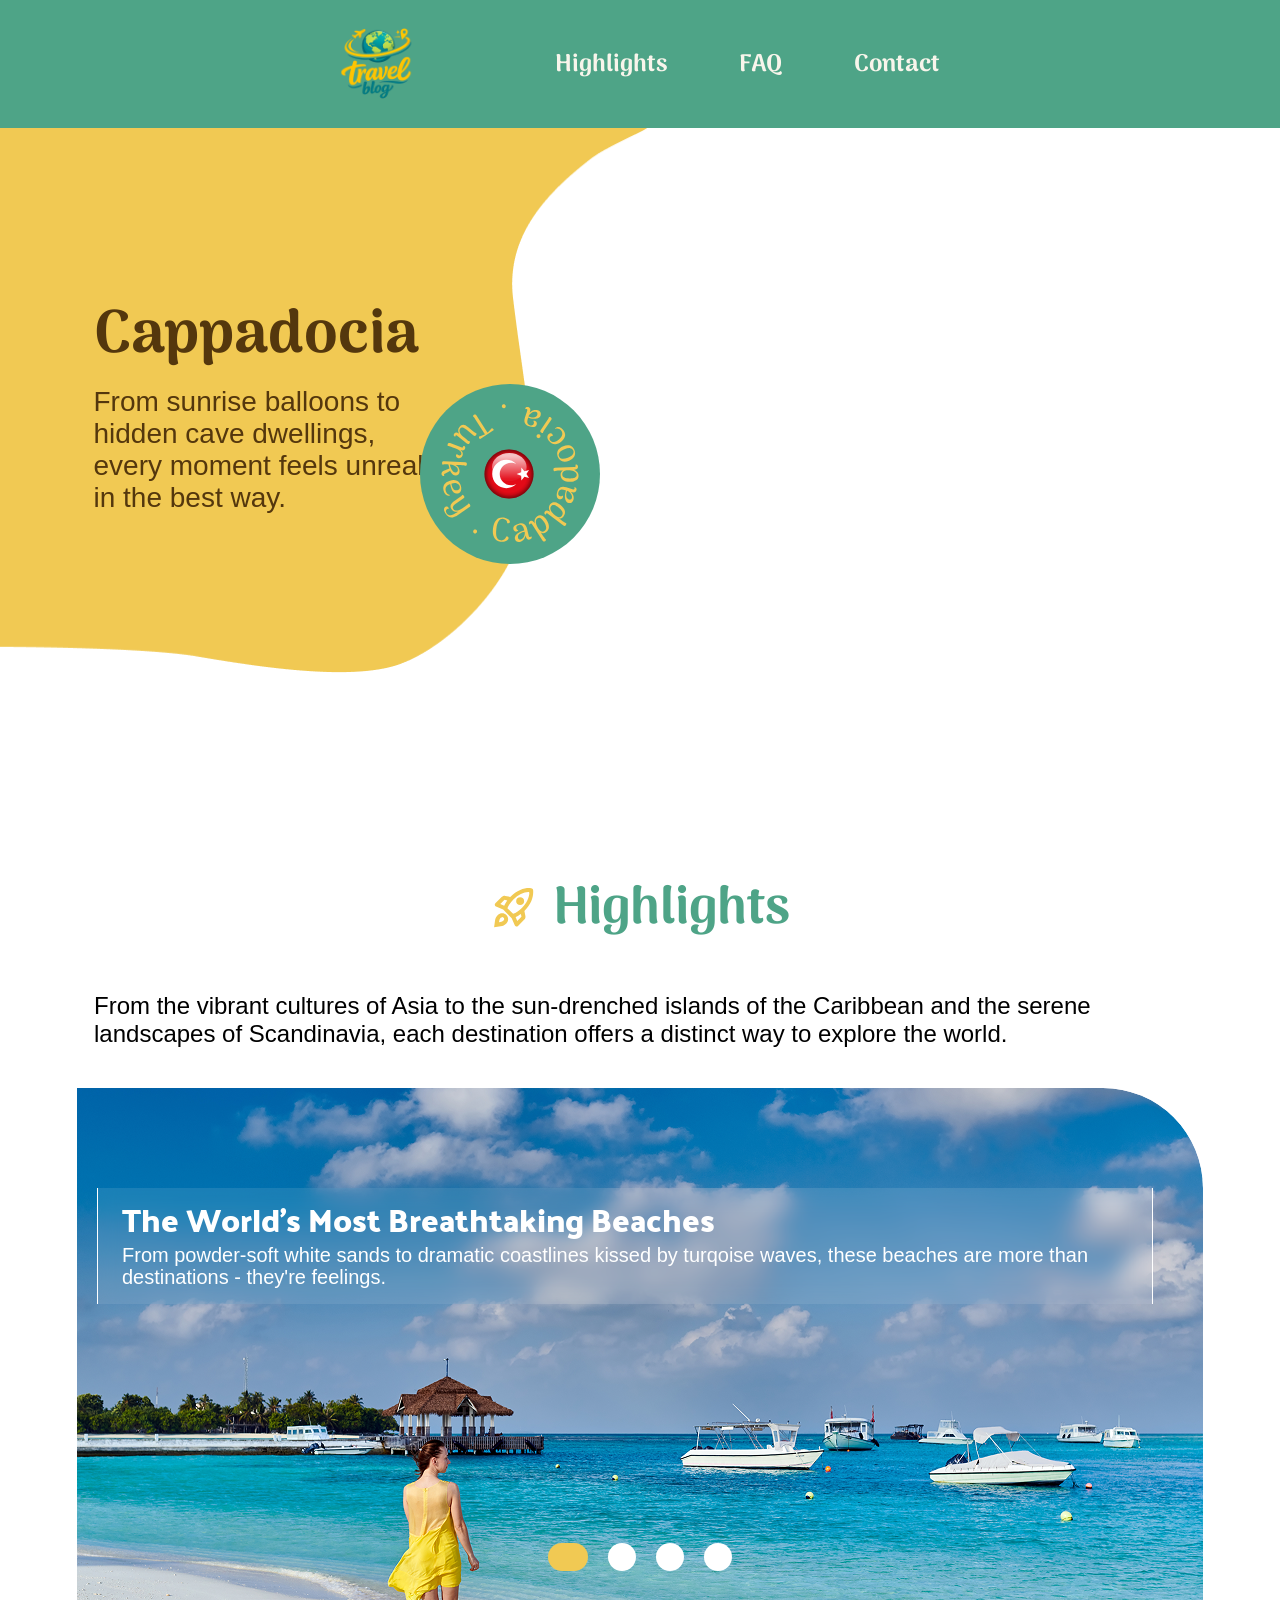
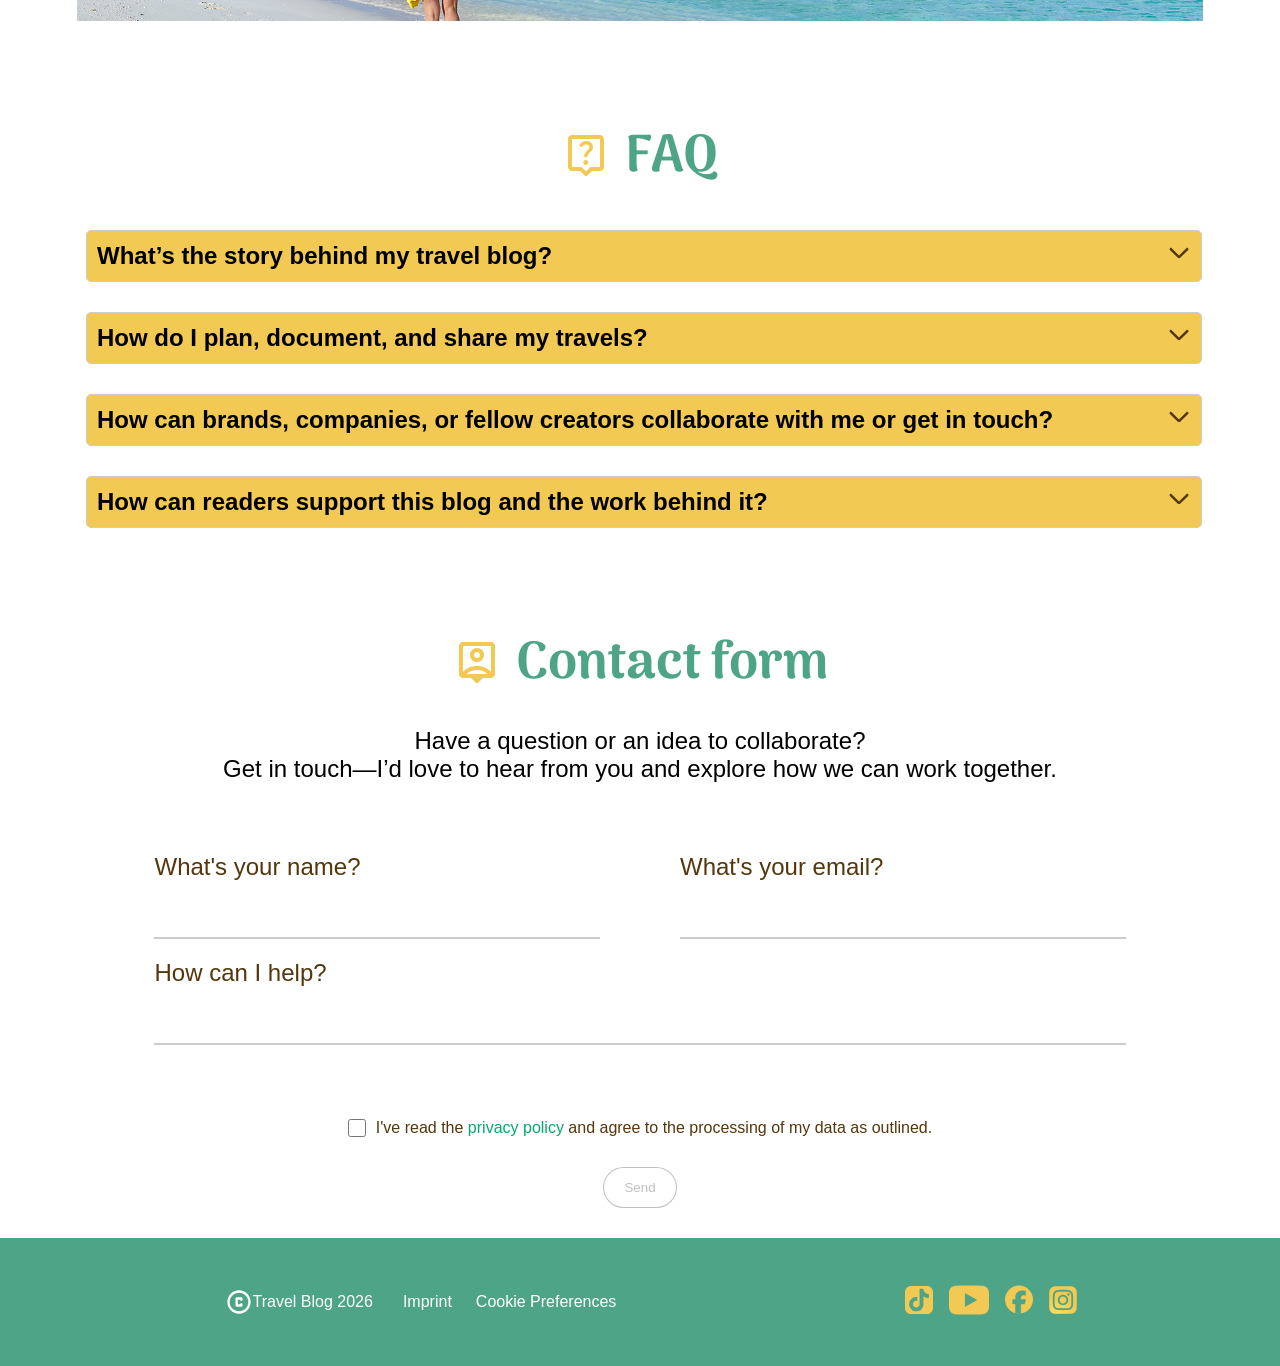
==== commit 6a943d05: "feat: update footer social media icons with specific classes for better styling" ====
--- a/index.html
+++ b/index.html
@@ -16,7 +16,7 @@
 
 
 <body>
-    <header class="header">
+    <header id="home" class="header">
         <div class="header-navbar">
             <img src="assets/icons/logo 03 1.svg" alt="Logo Blog">
             <nav class="navbar">
@@ -224,14 +224,14 @@
                 </div>
             </div>
             <div class="footer-right">
-                <a href="https://tiktok.com" target="_blank"> <img src="assets/icons/Tiktok_icon 1.svg"
-                        alt="TicToc Logo"></a>
+                <a href="https://tiktok.com" target="_blank"> <img class="footer-tiktok-img"
+                        src="assets/icons/Tiktok_icon 1.svg" alt="TicToc Logo"></a>
                 <a href="https://youtube.com" target="_blank"><img class="footer-youtube-img"
                         src="assets/icons/youtube-footer.svg" alt="Youtube logo"></a>
-                <a href="https://facebook.com" target="_blank"><img src="assets/icons/facebook-footer.svg"
-                        alt="Facebook Logo"></a>
-                <a href="https://instagram.com" target="_blank"><img src="assets/icons/Instagram_logo_footer.svg"
-                        alt="Instagram Logo"></a>
+                <a href="https://facebook.com" target="_blank"><img class="footer-facebook-img"
+                        src="assets/icons/facebook-footer.svg" alt="Facebook Logo"></a>
+                <a href="https://instagram.com" target="_blank"><img class="footer-instagram-img"
+                        src="assets/icons/Instagram_logo_footer.svg" alt="Instagram Logo"></a>
             </div>
         </div>
     </footer>
--- a/css/variables.css
+++ b/css/variables.css
@@ -1,51 +1,62 @@
 @font-face {
     font-display: swap;
-    /* Check https://developer.mozilla.org/en-US/docs/Web/CSS/@font-face/font-display for other options. */
     font-family: 'Arima';
     font-style: normal;
     font-weight: 400;
-    src: url('../assets/fonts/arima-v7-latin-regular.woff2') format('woff2');
-    /* Chrome 36+, Opera 23+, Firefox 39+, Safari 12+, iOS 10+ */
+    src: url('../assets/fonts/Arima/arima-v7-latin-regular.woff2') format('woff2');
 }
 
-/* arima-500 - latin */
 @font-face {
     font-display: swap;
-    /* Check https://developer.mozilla.org/en-US/docs/Web/CSS/@font-face/font-display for other options. */
     font-family: 'Arima';
     font-style: normal;
     font-weight: 500;
-    src: url('../assets/fonts/arima-v7-latin-500.woff2') format('woff2');
-    /* Chrome 36+, Opera 23+, Firefox 39+, Safari 12+, iOS 10+ */
+    src: url('../assets/fonts/Arima/arima-v7-latin-500.woff2') format('woff2');
 }
 
-/* arima-600 - latin */
 @font-face {
     font-display: swap;
-    /* Check https://developer.mozilla.org/en-US/docs/Web/CSS/@font-face/font-display for other options. */
     font-family: 'Arima';
     font-style: normal;
     font-weight: 600;
-    src: url('../assets/fonts/arima-v7-latin-600.woff2') format('woff2');
-    /* Chrome 36+, Opera 23+, Firefox 39+, Safari 12+, iOS 10+ */
+    src: url('../assets/fonts/Arima/arima-v7-latin-600.woff2') format('woff2');
 }
 
-/* arima-700 - latin */
 @font-face {
     font-display: swap;
-    /* Check https://developer.mozilla.org/en-US/docs/Web/CSS/@font-face/font-display for other options. */
     font-family: 'Arima';
     font-style: normal;
     font-weight: 700;
     src: url('../assets/fonts/Arima/arima-v7-latin-700.woff2') format('woff2');
-    /* Chrome 36+, Opera 23+, Firefox 39+, Safari 12+, iOS 10+ */
 }
-
-
 
 @font-face {
     font-family: 'Palanquin';
-    src: url('../assets/fonts/palanquin/palanquin-dark-v17-latin-regular.woff2') format('woff2');
+    src: url('../assets/fonts/font-Palanquin/palanquin/Palanquin-Thin.ttf') format('truetype');
+    font-weight: 100;
+    font-style: normal;
+    font-display: swap;
+}
+
+@font-face {
+    font-family: 'Palanquin';
+    src: url('../assets/fonts/font-Palanquin/palanquin/Palanquin-ExtraLight.ttf') format('truetype');
+    font-weight: 200;
+    font-style: normal;
+    font-display: swap;
+}
+
+@font-face {
+    font-family: 'Palanquin';
+    src: url('../assets/fonts/font-Palanquin/palanquin/Palanquin-Light.ttf') format('truetype');
+    font-weight: 300;
+    font-style: normal;
+    font-display: swap;
+}
+
+@font-face {
+    font-family: 'Palanquin';
+    src: url('../assets/fonts/font-Palanquin/palanquin/Palanquin-Regular.ttf') format('truetype');
     font-weight: 400;
     font-style: normal;
     font-display: swap;
@@ -53,7 +64,7 @@
 
 @font-face {
     font-family: 'Palanquin';
-    src: url('../assets/fonts/palanquin/palanquin-dark-v17-latin-500.woff2') format('woff2');
+    src: url('../assets/fonts/font-Palanquin/palanquin/Palanquin-Medium.ttf') format('truetype');
     font-weight: 500;
     font-style: normal;
     font-display: swap;
@@ -61,7 +72,7 @@
 
 @font-face {
     font-family: 'Palanquin';
-    src: url('../assets/fonts/palanquin/palanquin-dark-v17-latin-600.woff2') format('woff2');
+    src: url('../assets/fonts/font-Palanquin/palanquin/Palanquin-SemiBold.ttf') format('truetype');
     font-weight: 600;
     font-style: normal;
     font-display: swap;
@@ -69,11 +80,20 @@
 
 @font-face {
     font-family: 'Palanquin';
-    src: url('../assets/fonts/palanquin/palanquin-dark-v17-latin-700.woff2') format('woff2');
+    src: url('../assets/fonts/font-Palanquin/palanquin/Palanquin-Bold.ttf') format('truetype');
     font-weight: 700;
     font-style: normal;
     font-display: swap;
 }
+
+@font-face {
+    font-family: 'Palanquin Dark';
+    src: url('../assets/fonts/font-Palanquin/palanquin-dark-v17-latin-600.woff2') format('woff2');
+    font-weight: 600;
+    font-style: normal;
+    font-display: swap;
+}
+
 
 :root {
     --nav-footer-bg-color: rgba(78, 164, 135, 1);
@@ -86,5 +106,4 @@
     --font-heading-h1: 'Arima', sans-serif;
     --font-heading-h2: 'Arima', sans-serif;
     --font-heading-h3: 'Palanquin', sans-serif;
-
 }
--- a/css/standard.css
+++ b/css/standard.css
@@ -16,7 +16,7 @@
 
 h2 {
     color: var(--global-h2-color);
-    font-size: 48px;
+    font-size: 52px;
     font-family: var(--font-heading-h2);
     font-weight: 700;
     padding-top: 6px;
@@ -34,6 +34,7 @@
     font-size: 64px;
     font-weight: 700;
     color: var(--global-h4-color);
+    line-height: 100%;
 }
 
 h5 {
@@ -41,6 +42,7 @@
     font-size: 40px;
     font-weight: 600;
     color: var(--global-h5-color);
+    line-height: 120%;
 }
 
 h6 {
@@ -48,8 +50,88 @@
     font-size: 32px;
     font-weight: 400;
     color: var(--global-h6-color);
-}
-
+    line-height: 120%;
+}
+
+.header {
+    display: flex;
+    width: 100%;
+    justify-content: center;
+    align-items: center;
+    height: 128px;
+    position: absolute;
+    background-color: var(--nav-footer-bg-color);
+}
+
+.header-navbar {
+    display: flex;
+    justify-content: flex-start;
+    width: 100%;
+    max-width: 1440px;
+    flex-direction: row;
+    align-items: center;
+    gap: 102px;
+    margin-left: 146px;
+}
+
+.navbar a {
+    text-decoration: none;
+    color: rgba(248, 245, 235, 1);
+    font-family: Arima;
+    font-weight: bold;
+    font-size: 24px;
+}
+
+.navbar ul {
+    display: flex;
+    flex-direction: row;
+    align-items: center;
+    justify-content: flex-start;
+    gap: 72px;
+    list-style: none;
+}
+
+.nav-special-hover {
+    position: relative;
+    display: inline-block;
+}
+
+.nav-special-hover::after {
+    content: '';
+    position: absolute;
+    left: 55%;
+    bottom: 2px;
+    width: 100%;
+    height: 15px;
+    background-size: contain;
+    background-repeat: no-repeat;
+    background-position: center;
+    opacity: 0;
+    transform: translateX(-50%) scaleX(0);
+    transition: all 0.4s ease-in-out;
+}
+
+.highlight-hover::after {
+    background-image: url(../assets/icons/hover-highlight.svg);
+}
+
+.faq-hover::after {
+    background-image: url(../assets/icons/hover-faq.svg);
+}
+
+.contact-hover::after {
+    background-image: url(../assets/icons/hover-contact.svg);
+    left: 50%;
+}
+
+.nav-special-hover:hover::after {
+    opacity: 1;
+    transform: translateX(-50%) scaleX(1.1);
+}
+
+.nav-special-hover:active {
+    color: rgba(241, 201, 83, 1);
+}
 
 .hero-section-layout {
     margin: 208px auto 0;
@@ -79,6 +161,8 @@
     font-size: 16px;
     font-weight: 400;
     color: #54370D;
+    line-height: 120%;
+    line-height: 120%;
 }
 
 .article-info img {
@@ -108,6 +192,7 @@
 
 .author-card p {
     color: #54370D;
+    line-height: 120%;
 }
 
 .author-name p {
@@ -159,6 +244,7 @@
     font-family: "Palanquin";
     font-size: 28px;
     font-weight: 700;
+    line-height: 120%;
 }
 
 .pro-tipps-tipps {
@@ -175,6 +261,7 @@
     font-size: 24px;
     font-weight: 400;
     color: #3D3D3D;
+    line-height: 120%;
 }
 
 .pro-tipps-tipps a {
@@ -183,6 +270,7 @@
     text-decoration: none;
     color: #4EA487;
     font-weight: 700;
+    line-height: 120%;
 }
 
 .share-section {
@@ -203,6 +291,7 @@
     text-align: center;
     max-width: 463px;
     max-height: 58px;
+    line-height: 120%;
 }
 
 .groß-img img {
@@ -351,14 +440,28 @@
 
 }
 
-.footer-right img {
+/*.footer-right img {
     width: 32px;
     height: 32px;
+}*/
+.footer-tiktok-img {
+    width: 32px;
+    height: 32px;
 }
 
 .footer-youtube-img {
     width: 44px;
-
+    height: 32px;
+}
+
+.footer-facebook-img {
+    width: 32px;
+    height: 32px;
+}
+
+.footer-instagram-img {
+    width: 32px;
+    height: 32px;
 }
 
 .footer-right {
@@ -372,12 +475,6 @@
     display: none;
 }
 
-@media screen and (min-width:1440px) {
-    .hero-section-layout {
-        width: 1440px;
-    }
-}
-
 @media screen and (max-width:1440px) {
     .hero-section {
         width: 100%;
@@ -387,6 +484,7 @@
 @media screen and (max-width:1280px) {
     .hero-section-layout {
         flex-direction: column;
+        padding: 0 32px;
     }
 
     .author-card {
@@ -419,21 +517,21 @@
 @media screen and (min-width:875px) {
     .hero-section-layout {
         margin-top: 168px;
-        padding: 0 50px;
+        padding: 0 32px;
     }
 
     .pro-tipps {
         width: 100%;
         margin: 40px 0 0;
-        padding: 0 50px;
-    }
-}
-
-@media screen and (max-width:875px) {
+        padding: 0 32px;
+    }
+}
+
+@media screen and (max-width:932px) {
     .hero-section-layout {
         width: 100%;
         margin-top: 168px;
-        padding: 0 50px;
+        padding: 0 32px;
     }
 
     .hero-section {
@@ -441,7 +539,9 @@
     }
 
     .author-card {
-        width: 100%;
+        flex-direction: row;
+        justify-content: center;
+        gap: 40px;
     }
 
     .author-bio {
@@ -449,16 +549,20 @@
     }
 }
 
-@media screen and (max-width:800px) {
+@media screen and (max-width:767px) {
+    .hero-section-layout {
+        margin: 100px auto 0;
+    }
+
     .pro-tipps {
-        padding: 0 20px;
+        padding: 0 32px;
         margin: 40px 0 0;
     }
 }
 
 @media screen and (max-width: 700px) {
     .hero-section-layout {
-        padding: 0 20px;
+        padding: 0 32px;
     }
 }
 
@@ -471,7 +575,7 @@
 @media screen and (max-width:544px) {
     .share-section {
         width: 100%;
-        padding: 0 20px;
+        padding: 0 32px;
     }
 
     .groß-img img {
@@ -548,10 +652,10 @@
     }
 }
 
-@media screen and (max-width:380px) {
+@media screen and (max-width:479px) {
     .hero-section-layout {
         margin: calc(80px + 24px) 0 0;
-        padding: 0 10px;
+        padding: 0 16px;
     }
 
     .author-card {
@@ -562,11 +666,19 @@
 
     .pro-tipps {
         margin: 40px 0 0 0;
-        padding: 0 10px;
+        padding: 0 16px;
     }
 
     .pro-tipps-tipps {
         margin: 10px 0 0;
         padding: 24px 0;
     }
+}
+
+@media screen and (min-width:1280px) {
+    .hero-section-layout {
+        width: 1200px;
+        gap: 8px;
+        padding: 0;
+    }
 }
--- a/css/style.css
+++ b/css/style.css
@@ -14,86 +14,177 @@
     flex-direction: column;
 }
 
-
-
-.header {
-    display: flex;
-    width: 100%;
-    justify-content: center;
-    align-items: center;
-    height: 128px;
-    position: absolute;
-    background-color: var(--nav-footer-bg-color);
-}
-
-.header-navbar {
-    display: flex;
-    justify-content: flex-start;
+.hero {
+    margin: 128px 0 0 0;
+    height: 515px;
     width: 100%;
     max-width: 1440px;
-    flex-direction: row;
-    align-items: center;
-    gap: 102px;
-    margin-left: 146px;
-}
-
-.navbar a {
-    text-decoration: none;
-    color: rgba(248, 245, 235, 1);
-    font-family: Arima;
-    font-weight: bold;
-    font-size: 24px;
-}
-
-.navbar ul {
-    display: flex;
-    flex-direction: row;
-    align-items: center;
-    justify-content: flex-start;
-    gap: 72px;
-    list-style: none;
-}
-
-.nav-special-hover {
+    z-index: 0;
     position: relative;
-    display: inline-block;
-}
-
-.nav-special-hover::after {
-    content: '';
+    display: grid;
+    overflow: hidden;
+    grid-template-areas: "content";
+    animation: grow-hero 0.5s ease-in-out forwards;
+    animation-delay: 6s;
+
+}
+
+.hero>div {
+    grid-area: overlay;
+    position: relative;
+    grid-area: content;
+    width: 100%;
+    height: 100%;
+    max-width: 1440px;
+    position: relative;
+}
+
+.hero-layer-text {
+    z-index: 6;
+    width: 100dvw !important;
+    max-width: 1440px;
+    padding-left: 20px;
+    display: flex;
+    flex-direction: column;
+    justify-content: center;
+    align-items: center;
+    overflow: none;
+    transform-origin: center center;
+    animation: move-left 1s 4s ease-in-out forwards;
+}
+
+.hero-layer-text h1 {
+    width: 345px;
+    color: var(--global-h1-color);
+    font-family: "Arima";
+    font-size: 60px;
+    font-weight: 700;
+    text-align: flex-start;
+    display: flex;
+    overflow: hidden;
+    transform: translateY(0%);
+    animation: move-h1 1s ease-in-out forwards;
+}
+
+.hero-layer-text p {
+    max-width: 345px;
+    width: 50%;
+    font-family: "Palanquin latin", sans-serif;
+    font-size: 28px;
+    font-weight: 500;
+    color: #54370d;
+    text-align: start;
+    display: flex;
+    animation: appear-p 1s ease-in-out forwards;
+    animation-delay: 1s;
+    opacity: 0;
+
+}
+
+.hero-layer-photo img {
+    z-index: 1;
+    height: 515px;
+    width: 100dvw;
+    display: flex;
+    opacity: 1;
     position: absolute;
-    left: 55%;
-    bottom: 2px;
-    width: 100%;
-    height: 15px;
-    background-size: contain;
-    background-repeat: no-repeat;
-    background-position: center;
+    justify-content: center;
+    align-items: center;
+    overflow: hidden;
+    object-fit: cover;
+    object-position: center;
+}
+
+.hero-layer-first-wave img {
+    z-index: 3;
+    height: 515px;
+    width: 942px;
+    display: flex;
+    opacity: 1;
+    position: absolute;
+    overflow: hidden;
+    animation: first-wave 1s ease-in-out forwards;
+    animation-delay: 5.9s;
+    transform: scale(1);
+    transform-origin: left;
+}
+
+.hero-layer-second-wave {
+    height: 545px;
+    position: absolute;
+    bottom: 0;
+    right: 0;
+}
+
+.hero-layer-second-wave img {
+    z-index: 4;
+    height: 545px;
+    width: 647px;
+    max-width: 1440px;
+    bottom: 0;
+    top: 0;
+    display: flex;
+    opacity: 1;
+    position: absolute;
+    overflow: hidden;
+    animation: second-wave-in 2s ease-in-out forwards;
+    animation-delay: 3s;
+    transform: scale(3);
+    transform-origin: left;
+}
+
+.hero-layer-logo {
+    width: 140px;
+    height: 140px;
+    display: block;
+    position: relative;
+    z-index: 4;
+    left: 25px;
+    top: 0px;
+    animation: banana 9000ms ease-in infinite;
+}
+
+.logo-wrapper {
+    position: absolute;
+    z-index: 4;
+    left: 320px;
+    bottom: 100px;
+    width: 160px;
+    height: 160px;
+    animation: banana 10s linear infinite;
+    transform-origin: center center;
+}
+
+.flag {
+    display: flex;
+    left: -70px;
+    top: 0px;
+    position: relative;
+}
+
+.hero div.moving {
+    position: absolute;
+    top: 256px;
+    left: 420px;
+    width: 180px;
+    height: 180px;
+    background-color: rgba(78, 164, 135, 1);
+    border-radius: 50%;
+    z-index: 10;
+    display: flex;
+    justify-content: center;
+    align-items: center;
     opacity: 0;
-    transform: translateX(-50%) scaleX(0);
-    transition: all 0.4s ease-in-out;
-}
-
-.highlight-hover::after {
-    background-image: url(../assets/icons/hover-highlight.svg);
-}
-
-.faq-hover::after {
-    background-image: url(../assets/icons/hover-faq.svg);
-}
-
-.contact-hover::after {
-    background-image: url(../assets/icons/hover-contact.svg);
-    left: 50%;
-}
-
-.nav-special-hover:hover::after {
-    opacity: 1;
-    transform: translateX(-50%) scaleX(1.1);
-}
-
-.nav-special-hover:active {
-    color: rgba(241, 201, 83, 1);
+    animation: moving-in 1s ease-in-out forwards;
+    animation-delay: 5.7s;
+}
+
+.yellow-card-mobil {
+    display: none;
+}
+
+.yellow-card-mobil-groß {
+    display: none;
 }
 
 main {
@@ -123,8 +214,8 @@
 .highlights_p {
     padding: 40px 110px;
     display: flex;
-    font-size: 28px;
-    font-family: palanquin;
+    font-size: 24px;
+    font-family: 'Palanquin latin', sans-serif;
     font-weight: 500;
 }
 
@@ -150,12 +241,10 @@
 .highlights-slider-text h3 {
     display: flex;
     color: white;
-    font-family: "Palanquin dark";
+    font-family: "Palanquin Dark";
     font-weight: 600;
-    font-style: SemiBold;
     font-size: 48px;
     line-height: 100%;
-    font-family: Palanquin Dark;
     letter-spacing: 0%;
     margin-bottom: 8px;
 }
@@ -163,9 +252,9 @@
 .highlights-slider-text p {
     width: 820px;
     height: 93px;
-    font-family: "Palanquin", latin;
+    font-family: "Palanquin latin", sans-serif;
     font-weight: 400;
-    font-size: 28px;
+    font-size: 24px;
     line-height: 110%;
 }
 
@@ -305,9 +394,9 @@
 }
 
 summary {
-    font-family: palanquin;
+    font-family: 'Palanquin latin', sans-serif;
     font-size: 24px;
-    font-weight: bold;
+    font-weight: 700;
     cursor: pointer;
 }
 
@@ -316,7 +405,7 @@
     padding: 15px;
     margin-top: 10px;
     border-radius: 5px;
-    font-family: palanquin;
+    font-family: 'Palanquin latin', sans-serif;
 }
 
 details[open] summary {
@@ -363,13 +452,25 @@
     margin-bottom: 20px;
     border: none;
     border-bottom: 2px solid #ccc;
-    background-color: transparent;
+    background-color: transparent !important;
     border-radius: 0;
     outline: none;
-    font-family: Palanquin;
     font-size: 25px;
     resize: none;
     line-height: 1.2;
+    height: 52px;
+    font-family: 'Palanquin latin', sans-serif;
+
+}
+
+input[type=text]:-webkit-autofill,
+input[type=text]:-webkit-autofill:hover,
+input[type=text]:-webkit-autofill:focus,
+input[type=email]:-webkit-autofill,
+input[type=email]:-webkit-autofill:hover,
+input[type=email]:-webkit-autofill:focus {
+    -webkit-text-fill-color: initial;
+    transition: background-color 5000s ease-in-out 0s;
 }
 
 
@@ -402,8 +503,8 @@
     display: flex;
     justify-content: center;
     padding: 20px 0px;
-    font-size: 28px;
-    font-family: Palanquin;
+    font-size: 24px;
+    font-family: 'Palanquin latin', sans-serif;
     font-weight: 500;
 }
 
@@ -433,7 +534,7 @@
 }
 
 label {
-    font-family: 'Palanquin', sans-serif;
+    font-family: 'Palanquin latin', sans-serif;
     font-size: 24px;
     font-weight: 500;
     color: rgba(84, 55, 13, 1);
@@ -465,8 +566,8 @@
 
 .policy-container label {
     font-size: 16px;
-    font-family: 'Palanquin', Latin, sans-serif;
-    font-weight: 400;
+    font-family: 'Palanquin latin', sans-serif;
+
     display: inline;
     color: rgba(84, 55, 13, 1);
     cursor: pointer;
@@ -512,10 +613,10 @@
     background-color: var(--nav-footer-bg-color);
 }
 
-footer img {
+/*footer img {
     width: 28px;
     height: 28px;
-}
+}*/
 
 .footer-txt {
     display: flex;
@@ -544,20 +645,20 @@
 
 .footer-left a {
     text-decoration: none;
-    font-family: palanquin;
+    font-family: 'Palanquin latin', sans-serif;
     font-size: 16px;
     font-weight: 400;
     color: rgba(255, 255, 255, 1);
-
-}
-
-.footer-right img {
+}
+
+/*.footer-right img {
     width: 32px;
     height: 32px;
-}
+}*/
 
 .footer-youtube-img {
     width: 44px;
+    height: 32px;
 
 }
 
@@ -585,6 +686,10 @@
         margin: unset;
     }
 
+    .hero {
+        margin: 80px 0 0 0;
+    }
+
     .navbar {
         display: none;
     }
@@ -605,7 +710,7 @@
     }
 
     .highlights-headline {
-        padding-right: 20px;
+        padding-bottom: 30px;
         margin-top: unset;
     }
 
@@ -727,26 +832,41 @@
     .footer-left {
         display: flex;
         align-items: center;
-        gap: unset;
+        gap: 10px;
         flex-direction: column-reverse;
         width: 100%;
     }
 
     .footer-imprint-cookies {
         display: flex;
-        gap: unset;
+        gap: 10px;
         flex-direction: column;
     }
 
-    .footer-right img {
+    .footer-tiktok-img {
         width: 24px;
         height: 24px;
     }
 
+    .footer-youtube-img {
+        width: 44px;
+        height: 24px;
+    }
+
+    .footer-facebook-img {
+        width: 24px;
+        height: 24px;
+    }
+
+    .footer-instagram-img {
+        width: 24px;
+        height: 24px;
+    }
+
     .footer-right {
         display: flex;
-        padding-left: 15px;
-        gap: 10px;
+        padding-left: 14px;
+        gap: 7px;
         width: 100%;
         padding-right: unset;
     }
@@ -764,6 +884,7 @@
         z-index: 9999;
         border-bottom-left-radius: 20px;
         border-bottom-right-radius: 20px;
+
     }
 
     .mobile-menu img {
@@ -784,6 +905,10 @@
     .header-navbar {
         justify-content: center;
         margin: unset;
+    }
+
+    .hero {
+        margin: 80px 0 0 0;
     }
 
     .navbar {
@@ -830,7 +955,7 @@
         font-size: 20px;
         width: 100%;
         display: -webkit-box;
-        -webkit-line-clamp: unset;
+        -webkit-line-clamp: 3;
         -webkit-box-orient: vertical;
         overflow: hidden;
         height: auto;
@@ -839,7 +964,6 @@
     details {
         width: 100%;
         margin: unset;
-
     }
 
     .contact_headline {
@@ -855,34 +979,49 @@
         padding-top: unset;
         padding-left: unset;
         padding-right: unset;
-        padding-left: 16px;
+
     }
 
     .footer-left {
         display: flex;
         align-items: center;
-        gap: unset;
+        gap: 10px;
         flex-direction: column-reverse;
-        width: 100%;
+        width: 40%;
     }
 
     .footer-imprint-cookies {
         display: flex;
-        gap: unset;
+        gap: 10px;
         flex-direction: column;
     }
 
-    .footer-right img {
+    .footer-tiktok-img {
         width: 24px;
         height: 24px;
     }
 
+    .footer-youtube-img {
+        width: 44px;
+        height: 24px;
+    }
+
+    .footer-facebook-img {
+        width: 24px;
+        height: 24px;
+    }
+
+    .footer-instagram-img {
+        width: 24px;
+        height: 24px;
+    }
+
     .footer-right {
         display: flex;
         justify-content: space-around;
-        padding-left: 40px;
         gap: 10px;
-        width: 100%;
+        width: 60%;
+        padding-right: unset;
     }
 
     .mobile-navbar {
@@ -896,8 +1035,6 @@
         justify-content: space-around;
         align-items: center;
         z-index: 9999;
-        border-bottom-left-radius: 20px;
-        border-bottom-right-radius: 20px;
     }
 
     .mobile-menu img {
@@ -998,9 +1135,28 @@
 
     .footer-left {
         gap: 30px;
-
-
-    }
+    }
+
+    .footer-tiktok-img {
+        width: 28px;
+        height: 32px;
+    }
+
+    .footer-youtube-img {
+        width: 40px;
+        height: 32px;
+    }
+
+    .footer-facebook-img {
+        width: 28px;
+        height: 32px;
+    }
+
+    .footer-instagram-img {
+        width: 28px;
+        height: 32px;
+    }
+
 
     .footer-right {
         gap: 16px;
@@ -1020,7 +1176,7 @@
     }
 
     .policy-container label {
-        font-size: 24px;
+        font-size: 20px;
     }
 
     .policy-container input[type="checkbox"] {
@@ -1029,312 +1185,12 @@
         width: 24px;
         height: 24px;
     }
-}
-
-.footer-txt {
-    width: 100%;
-    padding-left: calc((50% - 720px) + 108px);
-    padding-right: calc((50% - 720px) + 160px);
-}
-
-.hero {
-    margin: 128px 0 0 0;
-    height: 515px;
-    width: 100%;
-    max-width: 1440px;
-    z-index: 0;
-    position: relative;
-    display: grid;
-    overflow: hidden;
-    grid-template-areas: "content";
-
-    animation: grow-hero 0.5s ease-in-out forwards;
-    animation-delay: 6s;
-
-}
-
-@keyframes grow-hero {
-    to {
-        height: 545px;
-    }
-}
-
-.hero>div {
-    grid-area: overlay;
-
-    position: relative;
-    grid-area: content;
-    width: 100%;
-    height: 100%;
-    max-width: 1440px;
-    position: relative;
-}
-
-.hero-layer-text {
-    z-index: 6;
-    width: 100dvw !important;
-    max-width: 1440px;
-
-    padding-left: 20px;
-    display: flex;
-    flex-direction: column;
-    justify-content: center;
-    align-items: center;
-    overflow: none;
-
-    transform-origin: center center;
-    animation: move-left 1s 4s ease-in-out forwards;
-}
-
-.hero-layer-text h1 {
-    width: 345px;
-    color: var(--global-h1-color);
-    font-family: "Arima";
-    font-size: 60px;
-    font-weight: 700;
-
-    text-align: flex-start;
-
-    display: flex;
-    overflow: hidden;
-    transform: translateY(0%);
-
-    animation: move-h1 1s ease-in-out forwards;
-}
-
-@keyframes move-h1 {
-    0% {
-        transform: translateY(100%);
-    }
-
-    100% {
-        transform: translateY(0%);
-    }
-}
-
-.hero-layer-text p {
-    max-width: 345px;
-    width: 50%;
-
-    font-family: "Palanquin";
-    font-size: 28px;
-    font-weight: 500;
-    color: #54370d;
-
-
-    text-align: flex-start;
-    display: flex;
-
-
-    animation: appear-p 1s ease-in-out forwards;
-    animation-delay: 1s;
-    opacity: 0;
-}
-
-@keyframes appear-p {
-    0% {
-        opacity: 0;
-    }
-
-    100% {
-        opacity: 1;
-    }
-}
-
-.hero-layer-photo img {
-    z-index: 1;
-    height: 515px;
-    width: 100dvw;
-
-    display: flex;
-    opacity: 1;
-    position: absolute;
-    justify-content: center;
-    align-items: center;
-    overflow: hidden;
-    object-fit: cover;
-    object-position: center;
-}
-
-.hero-layer-first-wave img {
-    z-index: 3;
-    height: 515px;
-    width: 942px;
-
-    display: flex;
-    opacity: 1;
-    position: absolute;
-    overflow: hidden;
-
-
-    animation: first-wave 1s ease-in-out forwards;
-    animation-delay: 5.9s;
-    transform: scale(1);
-    transform-origin: left;
-}
-
-@keyframes first-wave {
-    0% {
-        transform: scaleX(1);
-        opacity: 1;
-    }
-
-
-    100% {
-        transform: scaleX(0);
-        opacity: 1;
-    }
-}
-
-
-.hero-layer-second-wave {
-    height: 545px;
-    position: absolute;
-    bottom: 0;
-    right: 0;
-}
-
-.hero-layer-second-wave img {
-    z-index: 4;
-    height: 545px;
-    width: 647px;
-    max-width: 1440px;
-    bottom: 0;
-    top: 0;
-    display: flex;
-    opacity: 1;
-    position: absolute;
-    overflow: hidden;
-    animation: second-wave-in 2s ease-in-out forwards;
-    animation-delay: 3s;
-    transform: scale(3);
-    transform-origin: left;
-}
-
-
-@keyframes second-wave-in {
-    from {
-        transform: scaleX(3);
-    }
-
-    to {
-        transform: scaleX(1);
-    }
-}
-
-
-.hero-layer-logo {
-    width: 140px;
-    height: 140px;
-    display: block;
-    position: relative;
-    z-index: 4;
-    left: 25px;
-    top: 0px;
-    animation: banana 9000ms ease-in infinite;
-}
-
-.logo-wrapper {
-    position: absolute;
-    z-index: 4;
-    left: 320px;
-    bottom: 100px;
-    width: 160px;
-    height: 160px;
-    animation: banana 10s linear infinite;
-    transform-origin: center center;
-}
-
-.flag {
-    display: flex;
-    left: -70px;
-    top: 0px;
-    position: relative;
-}
-
-.hero div.moving {
-    position: absolute;
-    top: 256px;
-    left: 420px;
-    width: 180px;
-    height: 180px;
-    background-color: rgba(78, 164, 135, 1);
-    border-radius: 50%;
-    z-index: 10;
-    display: flex;
-    justify-content: center;
-    align-items: center;
-    opacity: 0;
-    animation: moving-in 1s ease-in-out forwards;
-    animation-delay: 5.7s;
-}
-
-@keyframes moving-in {
-    from {
-        transform: translateY(100px);
-
-        opacity: 0;
-    }
-
-    to {
-        transform: translateY(0);
-        transform: translateX(0);
-        opacity: 1;
-    }
-}
-
-@keyframes banana {
-
-    0%,
-    0.03% {
-        transform: translateY(0px) rotate(0deg) scaleX(1) scaleY(1);
-        animation-timing-function: ease-in;
-    }
-
-
-    25%,
-    25.03% {
-        transform: translateY(0px) rotate(90deg) scaleX(1) scaleY(1);
-        animation-timing-function: ease-in;
-    }
-
-    50%,
-    50.03% {
-        transform: translateY(0px) rotate(180deg) scaleX(1) scaleY(1);
-        animation-timing-function: ease-in;
-    }
-
-
-    75%,
-    75.03% {
-        transform: translateY(0px) rotate(270deg) scaleX(1) scaleY(1);
-        animation-timing-function: ease-in;
-    }
-
-    100%,
-    100.00% {
-        transform: translateY(0px) rotate(360deg) scaleX(1) scaleY(1);
-    }
-}
-
-@keyframes moving {
-    from {
-        transform: translateY(100%);
-        opacity: 0;
-    }
-
-    to {
-        transform: translateY(0);
-        opacity: 1;
-    }
-}
-
-.yellow-card-mobil {
-    display: none;
-}
-
-.yellow-card-mobil-groß {
-    display: none;
+
+    .footer-txt {
+        width: 100%;
+        padding-left: calc((50% - 720px) + 108px);
+        padding-right: calc((50% - 720px) + 160px);
+    }
 }
 
 @media screen and (min-width:1440px) {
@@ -1364,16 +1220,6 @@
         transform-origin: center center;
         animation: move-left 1s 4s ease-in-out forwards;
     }
-
-    @keyframes move-left {
-        from {
-            transform: translateX(0%);
-        }
-
-        to {
-            transform: translateX(-33%);
-        }
-    }
 }
 
 @media screen and (min-width:1140px) and (max-width:1339px) {
@@ -1381,34 +1227,13 @@
         transform-origin: center center;
         animation: move-left 1s 4s ease-in-out forwards;
     }
-
-    @keyframes move-left {
-        from {
-            transform: translateX(0%);
-        }
-
-        to {
-            transform: translateX(-30%);
-        }
-    }
-}
-
+}
 
 @media screen and (min-width:940px) and (max-width:1139px) {
     .hero-layer-text {
         transform-origin: center center;
         animation: move-left 1s 4s ease-in-out forwards;
     }
-
-    @keyframes move-left {
-        from {
-            transform: translateX(0%);
-        }
-
-        to {
-            transform: translateX(-27%);
-        }
-    }
 }
 
 @media screen and (min-width:840px) and (max-width:939px) {
@@ -1416,16 +1241,6 @@
         transform-origin: center center;
         animation: move-left 1s 4s ease-in-out forwards;
     }
-
-    @keyframes move-left {
-        from {
-            transform: translateX(0%);
-        }
-
-        to {
-            transform: translateX(-25%);
-        }
-    }
 }
 
 @media screen and (min-width:740px) and (max-width:839px) {
@@ -1433,22 +1248,11 @@
         transform-origin: center center;
         animation: move-left 1s 4s ease-in-out forwards;
     }
-
-    @keyframes move-left {
-        from {
-            transform: translateX(0%);
-        }
-
-        to {
-            transform: translateX(-20%);
-        }
-    }
 }
 
 @media screen and (min-width:320px) and (max-width:739px) {
     .hero {
         animation: none;
-
         height: 533px;
         width: 100%;
     }
@@ -1460,7 +1264,6 @@
         justify-content: center;
         align-items: flex-start;
         overflow: hidden;
-
         animation: text-weg 1s forwards;
         animation-delay: 2s;
     }
@@ -1468,12 +1271,12 @@
     .hero-layer-text h1 {
         animation: none;
         width: 261px;
-        height: 43px;
+        height: 55px;
         font-size: 40px;
-
         display: flex;
         overflow: hidden;
         transform: translateY(0%);
+
     }
 
     .hero-layer-text p {
@@ -1482,19 +1285,8 @@
         height: 101px;
         font-size: 20px;
         opacity: 1;
-
         text-align: flex-start;
         display: flex;
-    }
-
-    @keyframes text-weg {
-        from {
-            opacity: 1;
-        }
-
-        to {
-            opacity: 0;
-        }
     }
 
     .yellow-card img {
@@ -1517,16 +1309,6 @@
         animation-delay: 0;
     }
 
-    @keyframes photo-slide {
-        from {
-            transform: translateX(0%);
-        }
-
-        to {
-            transform: translateX(-46%);
-        }
-    }
-
     .hero-layer-first-wave img {
         display: none;
     }
@@ -1564,27 +1346,6 @@
         animation: wave-weg 1s forwards;
         animation-delay: 3s;
         transform-origin: top left;
-    }
-
-    @keyframes wave-weg {
-        from {
-            transform: scale(1);
-        }
-
-        to {
-            transform: scale(0);
-        }
-    }
-
-    @keyframes verkleinern {
-        from {
-            transform: scale(5);
-        }
-
-        to {
-            transform: scale(1);
-        }
-
     }
 
     .hero div.moving {
@@ -1604,16 +1365,6 @@
         animation-delay: 2.7s;
     }
 
-    @keyframes tada {
-        from {
-            opacity: 0;
-        }
-
-        to {
-            opacity: 1;
-        }
-    }
-
     .hero-layer-logo {
         width: 130px;
         height: 130px;
--- a/css/animation.css
+++ b/css/animation.css
@@ -0,0 +1,217 @@
+@keyframes grow-hero {
+    to {
+        height: 545px;
+    }
+}
+
+@keyframes move-h1 {
+    0% {
+        transform: translateY(100%);
+    }
+
+    100% {
+        transform: translateY(0%);
+    }
+}
+
+@keyframes appear-p {
+    0% {
+        opacity: 0;
+    }
+
+    100% {
+        opacity: 1;
+    }
+}
+
+@keyframes first-wave {
+    0% {
+        transform: scaleX(1);
+        opacity: 1;
+    }
+
+    100% {
+        transform: scaleX(0);
+        opacity: 1;
+    }
+}
+
+@keyframes second-wave-in {
+    from {
+        transform: scaleX(3);
+    }
+
+    to {
+        transform: scaleX(1);
+    }
+}
+
+@keyframes moving-in {
+    from {
+        transform: translateY(100px);
+
+        opacity: 0;
+    }
+
+    to {
+        transform: translateY(0);
+        transform: translateX(0);
+        opacity: 1;
+    }
+}
+
+
+@keyframes banana {
+    0%,
+    0.03% {
+        transform: translateY(0px) rotate(0deg) scaleX(1) scaleY(1);
+        animation-timing-function: ease-in;
+    }
+
+    25%,
+    25.03% {
+        transform: translateY(0px) rotate(90deg) scaleX(1) scaleY(1);
+        animation-timing-function: ease-in;
+    }
+
+    50%,
+    50.03% {
+        transform: translateY(0px) rotate(180deg) scaleX(1) scaleY(1);
+        animation-timing-function: ease-in;
+    }
+
+    75%,
+    75.03% {
+        transform: translateY(0px) rotate(270deg) scaleX(1) scaleY(1);
+        animation-timing-function: ease-in;
+    }
+
+    100%,
+    100.00% {
+        transform: translateY(0px) rotate(360deg) scaleX(1) scaleY(1);
+    }
+}
+
+@keyframes moving {
+    from {
+        transform: translateY(100%);
+        opacity: 0;
+    }
+
+    to {
+        transform: translateY(0);
+        opacity: 1;
+    }
+}
+
+@media screen and (min-width:1340px) and (max-width:1439px) {
+    @keyframes move-left {
+        from {
+            transform: translateX(0%);
+        }
+
+        to {
+            transform: translateX(-33%);
+        }
+    }
+}
+
+@media screen and (min-width:1140px) and (max-width:1339px) {
+    @keyframes move-left {
+        from {
+            transform: translateX(0%);
+        }
+
+        to {
+            transform: translateX(-30%);
+        }
+    }
+}
+
+@media screen and (min-width:940px) and (max-width:1139px) {
+    @keyframes move-left {
+        from {
+            transform: translateX(0%);
+        }
+
+        to {
+            transform: translateX(-27%);
+        }
+    }
+}
+
+@media screen and (min-width:840px) and (max-width:939px) {
+    @keyframes move-left {
+        from {
+            transform: translateX(0%);
+        }
+
+        to {
+            transform: translateX(-25%);
+        }
+    }
+}
+
+@media screen and (min-width:740px) and (max-width:839px) {
+    @keyframes move-left {
+        from {
+            transform: translateX(0%);
+        }
+
+        to {
+            transform: translateX(-20%);
+        }
+    }
+}
+
+@media screen and (min-width:320px) and (max-width:739px) {
+    @keyframes text-weg {
+        from {
+            opacity: 1;
+        }
+
+        to {
+            opacity: 0;
+        }
+    }
+
+    @keyframes photo-slide {
+        from {
+            transform: translateX(0%);
+        }
+
+        to {
+            transform: translateX(-46%);
+        }
+    }
+
+    @keyframes wave-weg {
+        from {
+            transform: scale(1);
+        }
+
+        to {
+            transform: scale(0);
+        }
+    }
+
+    @keyframes verkleinern {
+        from {
+            transform: scale(5);
+        }
+
+        to {
+            transform: scale(1);
+        }
+    }
+
+    @keyframes tada {
+        from {
+            opacity: 0;
+        }
+
+        to {
+            opacity: 1;
+        }
+    }
+}
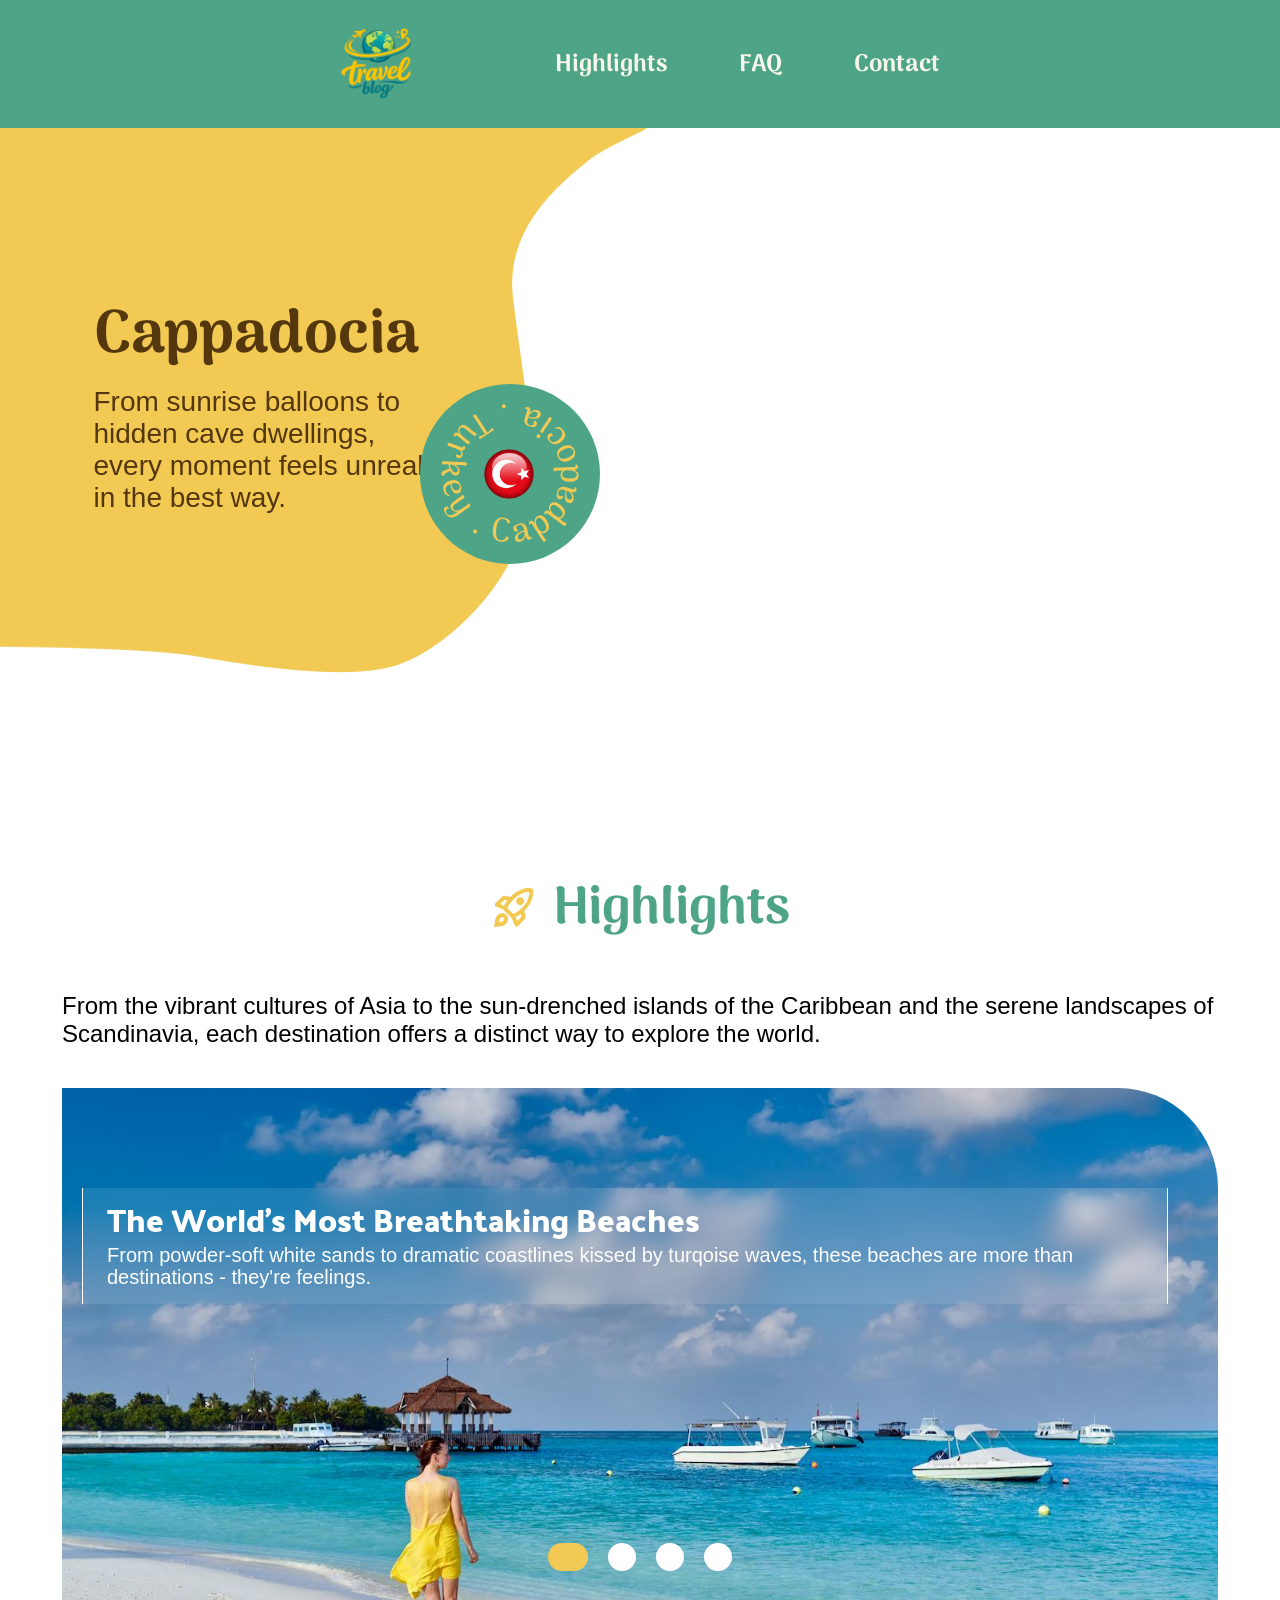
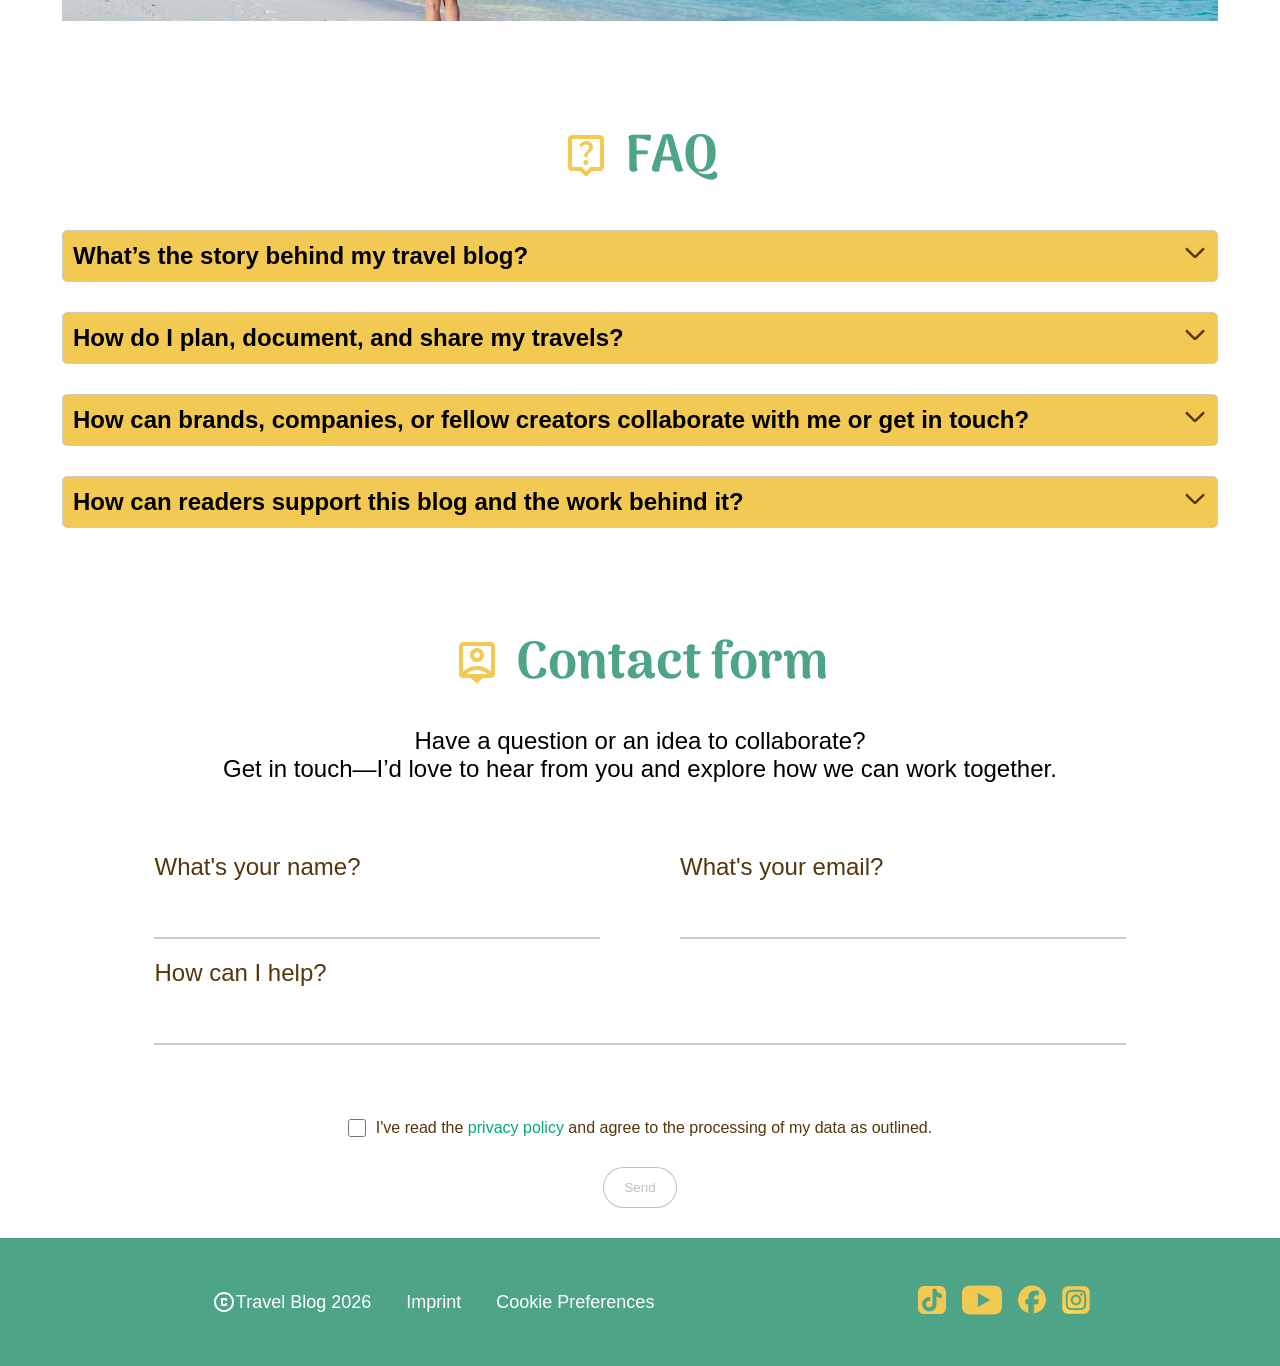
==== commit 58b32596: "Refactor code structure for improved readability and maintainability" ====
--- a/index.html
+++ b/index.html
@@ -83,7 +83,7 @@
                                     destinations - they're feelings.
                                 </p>
                             </div>
-                            <img src="assets/img/Bahamas.png" alt="Frau am Strand" />
+                            <img src="assets/img/Bahamas.jpg" alt="Frau am Strand" />
                         </a>
                     </div>
                     <div class="slider-main-element element-two">
@@ -95,7 +95,7 @@
                                     design, vibrant cycling culture and waterfront living.
                                 </p>
                             </div>
-                            <img src="assets/img/copenhagen_plain.jpg" alt="Gracht in Copenhagen" />
+                            <img src="assets/img/copenhagen.jpg" alt="Gracht in Copenhagen" />
                         </a>
                     </div>
                     <div class="slider-main-element element-three">
@@ -111,7 +111,7 @@
                                     vibrant nightlife and rich cultural landmarks.
                                 </p>
                             </div>
-                            <img src="assets/img/Pattaya.png" alt="Blick von oben auf den Strand von Pattaya" />
+                            <img src="assets/img/pattaya.jpg" alt="Blick von oben auf den Strand von Pattaya" />
                         </a>
                     </div>
                     <div class="slider-main-element element-four">
@@ -124,8 +124,7 @@
                                 sense of strength, honor, and enduring prestige.
                             </p>
                         </div>
-                        <img src="assets/img/Mount_Fuji.png"
-                            alt="Blick auf einen Tempel im hintergrund der Mount Fuji" />
+                        <img src="assets/img/MT.Fuji.jpg" alt="Blick auf einen Tempel im hintergrund der Mount Fuji" />
                     </div>
                 </div>
             </div>
--- a/css/standard.css
+++ b/css/standard.css
@@ -401,10 +401,7 @@
     background-color: var(--nav-footer-bg-color);
 }
 
-footer img {
-    width: 28px;
-    height: 28px;
-}
+
 
 .footer-txt {
     display: flex;
--- a/css/style.css
+++ b/css/style.css
@@ -278,6 +278,7 @@
     justify-content: center;
     align-items: flex-end;
     overflow: hidden;
+    border-top-right-radius: 100px;
 }
 
 .slider-main input {
@@ -300,7 +301,7 @@
     object-fit: cover;
     display: block;
     aspect-ratio: 16 / 9;
-    border-top-right-radius: 100px;
+
 }
 
 .slider-main-element {
@@ -310,6 +311,8 @@
     justify-content: flex-end;
     width: calc(100% / 4);
     height: 533px;
+    overflow: hidden;
+
 }
 
 .slider-main input[value="one"]:checked~.slider-main-wrapper {
@@ -567,7 +570,6 @@
 .policy-container label {
     font-size: 16px;
     font-family: 'Palanquin latin', sans-serif;
-
     display: inline;
     color: rgba(84, 55, 13, 1);
     cursor: pointer;
@@ -640,7 +642,7 @@
 
 .footer-imprint-cookies {
     display: flex;
-    gap: 24px;
+    gap: 90px;
 }
 
 .footer-left a {
@@ -651,10 +653,7 @@
     color: rgba(255, 255, 255, 1);
 }
 
-/*.footer-right img {
-    width: 32px;
-    height: 32px;
-}*/
+
 
 .footer-youtube-img {
     width: 44px;
@@ -677,8 +676,7 @@
     .header {
         height: 80px;
         margin: unset;
-        border-top-left-radius: 20px;
-        border-top-right-radius: 20px;
+
     }
 
     .header-navbar {
@@ -724,8 +722,8 @@
     }
 
     .slider-main {
-        border-top-right-radius: 100px;
-        width: calc(100% - 16px);
+
+        width: calc(100% - 0px);
     }
 
     .slider-main-element img {
@@ -826,7 +824,7 @@
         padding-top: unset;
         padding-left: unset;
         padding-right: unset;
-        padding-left: 16px;
+
     }
 
     .footer-left {
@@ -882,8 +880,7 @@
         justify-content: space-around;
         align-items: center;
         z-index: 9999;
-        border-bottom-left-radius: 20px;
-        border-bottom-right-radius: 20px;
+
 
     }
 
@@ -898,148 +895,148 @@
         height: 80px;
         margin: unset;
         width: 100%;
-        border-top-left-radius: 20px;
-        border-top-right-radius: 20px;
-    }
-
-    .header-navbar {
-        justify-content: center;
-        margin: unset;
-    }
-
-    .hero {
-        margin: 80px 0 0 0;
-    }
-
-    .navbar {
-        display: none;
-    }
-
-    #highlights,
-    #faq,
-    #contact {
-        width: 100%;
-        padding: 0px 32px;
-    }
-
-    .highlights_p {
-        padding: 40px 32px;
-        text-align: left;
-    }
-
-    .slider-main {
-        border-top-right-radius: 100px;
-        display: flex;
-        width: calc(100% - 40px);
-    }
-
-    .slider-main-element img {
-        width: 100%;
-        object-fit: cover;
-        object-position: 40%;
-    }
-
-    .highlights-slider-text {
-        left: 20px;
-        top: 100px;
-        width: calc(100% - 40px);
-        color: white;
-        height: auto;
-    }
-
-    .highlights-slider-text h3 {
-        font-size: 32px;
-    }
-
-    .highlights-slider-text p {
-        font-size: 20px;
-        width: 100%;
-        display: -webkit-box;
-        -webkit-line-clamp: 3;
-        -webkit-box-orient: vertical;
-        overflow: hidden;
-        height: auto;
-    }
-
-    details {
-        width: 100%;
-        margin: unset;
-    }
-
-    .contact_headline {
-
-        align-items: center;
-    }
-
-    .footer-txt {
-        align-items: end;
-        justify-content: flex-start;
-        padding-bottom: 24px;
-        width: 100%;
-        padding-top: unset;
-        padding-left: unset;
-        padding-right: unset;
-
-    }
-
-    .footer-left {
-        display: flex;
-        align-items: center;
-        gap: 10px;
-        flex-direction: column-reverse;
-        width: 40%;
-    }
-
-    .footer-imprint-cookies {
-        display: flex;
-        gap: 10px;
-        flex-direction: column;
-    }
-
-    .footer-tiktok-img {
-        width: 24px;
-        height: 24px;
-    }
-
-    .footer-youtube-img {
-        width: 44px;
-        height: 24px;
-    }
-
-    .footer-facebook-img {
-        width: 24px;
-        height: 24px;
-    }
-
-    .footer-instagram-img {
-        width: 24px;
-        height: 24px;
-    }
-
-    .footer-right {
-        display: flex;
-        justify-content: space-around;
-        gap: 10px;
-        width: 60%;
-        padding-right: unset;
-    }
-
-    .mobile-navbar {
-        display: flex;
-        position: sticky;
-        bottom: 0;
-        left: 0;
-        width: 100%;
-        height: 70px;
-        background-color: rgba(241, 201, 83, 1);
-        justify-content: space-around;
-        align-items: center;
-        z-index: 9999;
-    }
-
-    .mobile-menu img {
-        width: 40px;
-        height: 40px;
+
+
+        .header-navbar {
+            justify-content: center;
+            margin: unset;
+        }
+
+        .hero {
+            margin: 80px 0 0 0;
+        }
+
+        .navbar {
+            display: none;
+        }
+
+        #highlights,
+        #faq,
+        #contact {
+            width: 100%;
+            padding: 0px 32px;
+        }
+
+        .highlights_p {
+            padding: 40px 32px;
+            text-align: left;
+        }
+
+        .slider-main {
+
+            display: flex;
+            width: calc(100% - 40px);
+        }
+
+        .slider-main-element img {
+            width: 100%;
+            object-fit: cover;
+            object-position: 40%;
+        }
+
+        .highlights-slider-text {
+            left: 20px;
+            top: 100px;
+            width: calc(100% - 40px);
+            color: white;
+            height: auto;
+        }
+
+        .highlights-slider-text h3 {
+            font-size: 32px;
+        }
+
+        .highlights-slider-text p {
+            font-size: 20px;
+            width: 100%;
+            display: -webkit-box;
+            -webkit-line-clamp: 3;
+            -webkit-box-orient: vertical;
+            overflow: hidden;
+            height: auto;
+        }
+
+        details {
+            width: 100%;
+            margin: unset;
+        }
+
+        .contact_headline {
+
+            align-items: center;
+        }
+
+        .footer-txt {
+            align-items: end;
+            justify-content: flex-start;
+            padding-bottom: 24px;
+            width: 100%;
+            padding-top: unset;
+            padding-left: unset;
+            padding-right: unset;
+
+        }
+
+        .footer-left {
+            display: flex;
+            align-items: center;
+            gap: 10px;
+            flex-direction: column-reverse;
+            width: 40%;
+        }
+
+        .footer-imprint-cookies {
+            display: flex;
+            gap: 10px;
+            flex-direction: column;
+        }
+
+        .footer-tiktok-img {
+            width: 24px;
+            height: 24px;
+        }
+
+        .footer-youtube-img {
+            width: 44px;
+            height: 24px;
+        }
+
+        .footer-facebook-img {
+            width: 24px;
+            height: 24px;
+        }
+
+        .footer-instagram-img {
+            width: 24px;
+            height: 24px;
+        }
+
+        .footer-right {
+            display: flex;
+            justify-content: space-around;
+            gap: 10px;
+            width: 60%;
+            padding-right: unset;
+        }
+
+        .mobile-navbar {
+            display: flex;
+            position: sticky;
+            bottom: 0;
+            left: 0;
+            width: 100%;
+            height: 70px;
+            background-color: rgba(241, 201, 83, 1);
+            justify-content: space-around;
+            align-items: center;
+            z-index: 9999;
+
+        }
+
+        .mobile-menu img {
+            width: 40px;
+            height: 40px;
+        }
     }
 }
 
@@ -1068,15 +1065,14 @@
     }
 
     .highlights_p {
-        padding: 40px 32px;
+        padding: 40px 0px;
         text-align: left;
         font-size: 24px;
     }
 
     .slider-main {
-        border-top-right-radius: 100px;
-        display: flex;
-        width: calc(100% - 30px);
+        display: flex;
+        width: calc(100% - 0px);
     }
 
     .slider-main-element img {
@@ -1109,8 +1105,8 @@
     }
 
     details {
-        margin: 0px 24px;
-        width: calc(100% - 40px);
+        margin: 0px 0px;
+        width: calc(100% - 0px);
     }
 
     .faq_headline {
@@ -1134,7 +1130,15 @@
     }
 
     .footer-left {
-        gap: 30px;
+        gap: 35px;
+    }
+
+    .footer-left a {
+        font-size: 18px;
+    }
+
+    .footer-imprint-cookies {
+        gap: 35px;
     }
 
     .footer-tiktok-img {
@@ -1190,6 +1194,10 @@
         width: 100%;
         padding-left: calc((50% - 720px) + 108px);
         padding-right: calc((50% - 720px) + 160px);
+    }
+
+    .footer-left a {
+        font-size: 18px;
     }
 }
 
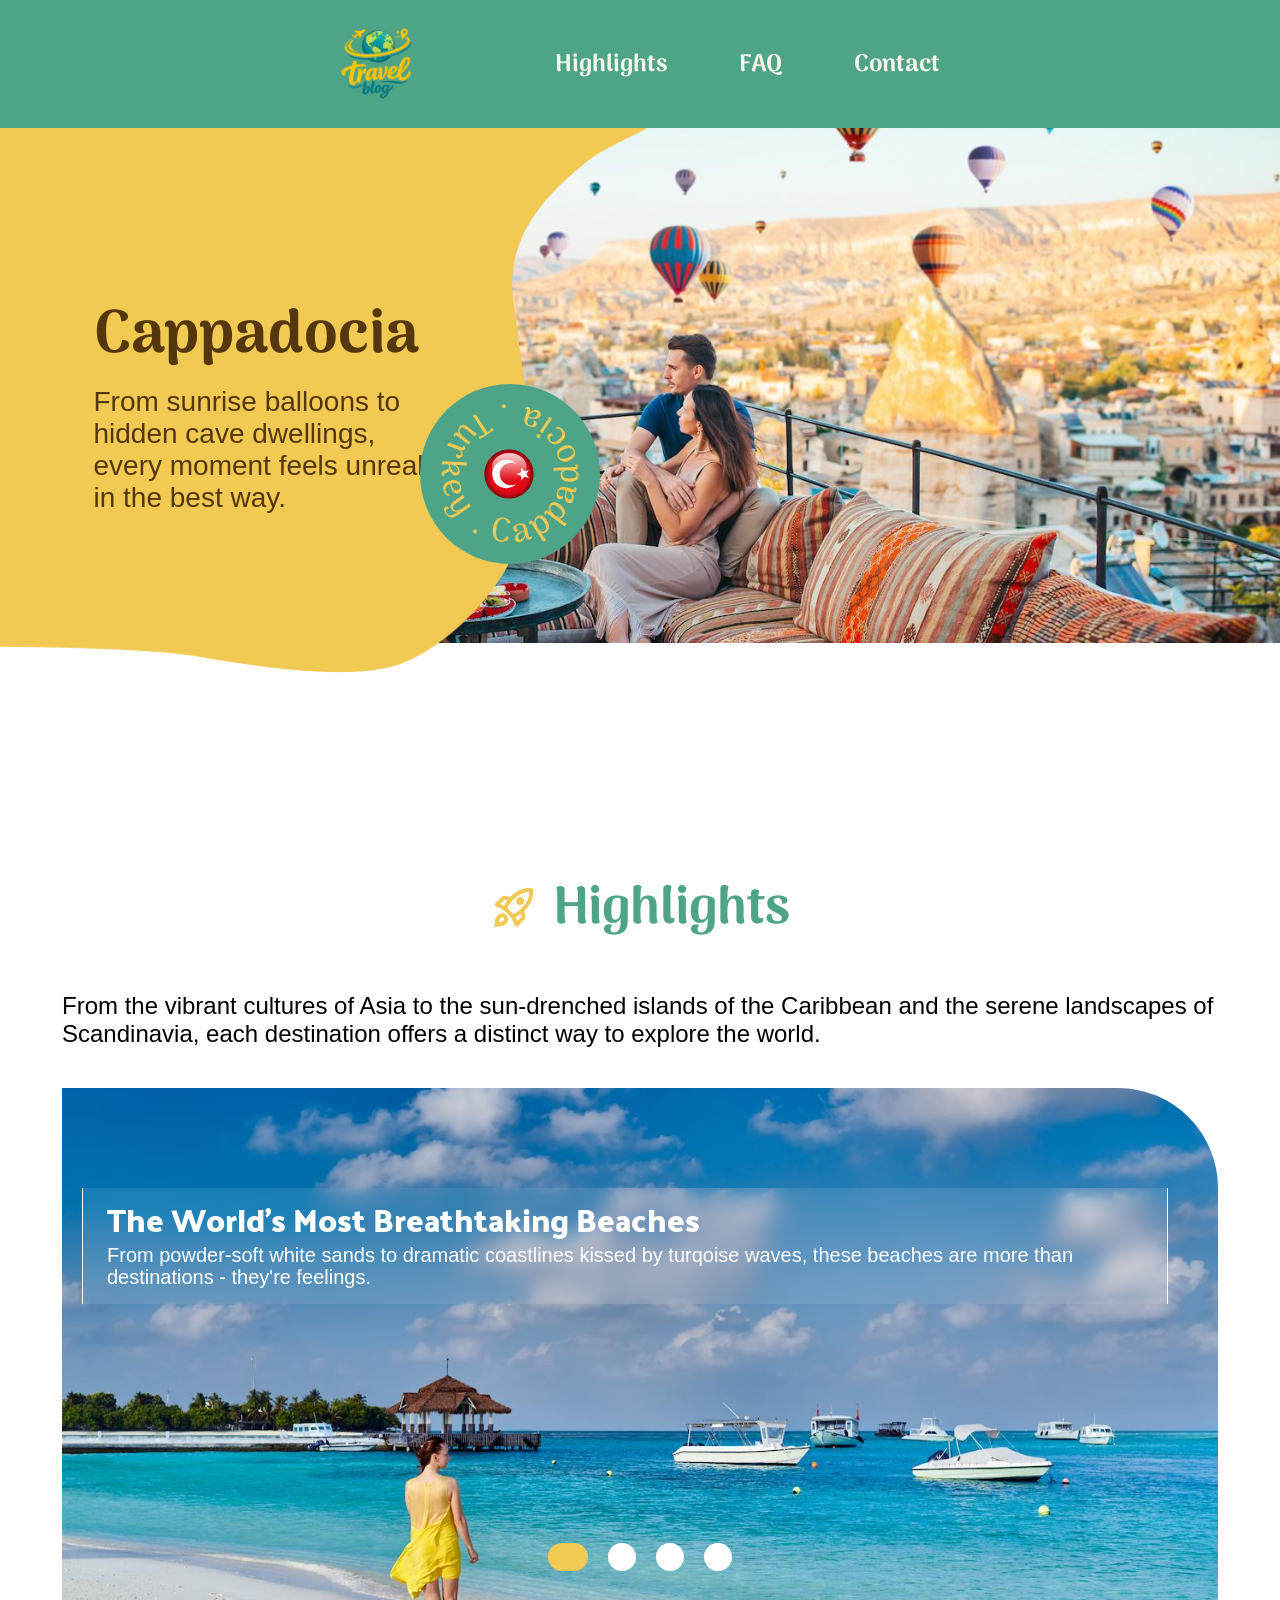
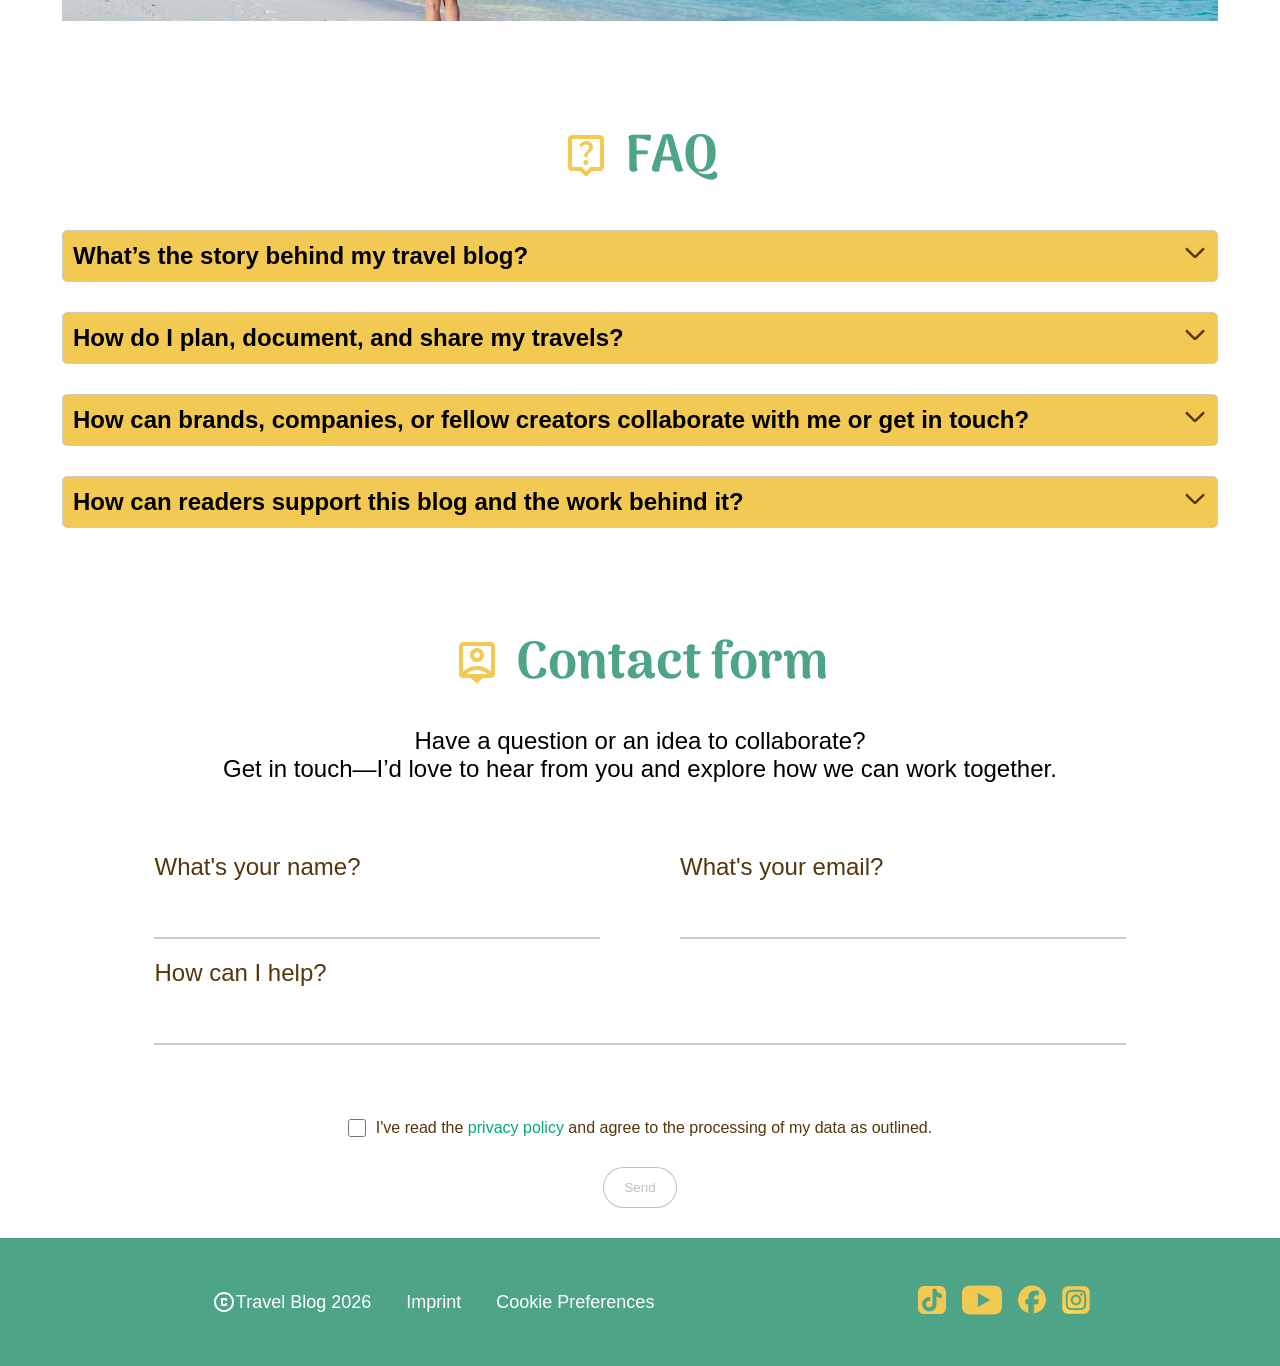
==== commit 78c24d59: "Refactor code structure for improved readability and maintainability" ====
--- a/index.html
+++ b/index.html
@@ -40,7 +40,7 @@
             <img src="assets/img/mobil-yellow-wave-big.png" alt="Big yellow wave">
         </div>
         <div class="hero-layer-photo">
-            <img src="assets/img/hero-Ballons.svg" alt="Pärchen beim Kaffee im Intergrund Ballons">
+            <img src="assets/img/hero-Ballon.jpg" alt="Pärchen beim Kaffee im Intergrund Ballons">
         </div>
         <div class="hero-layer-first-wave">
             <img src="assets/img/yellow-first-wave.png" alt="Grafik einer gelben Welle">
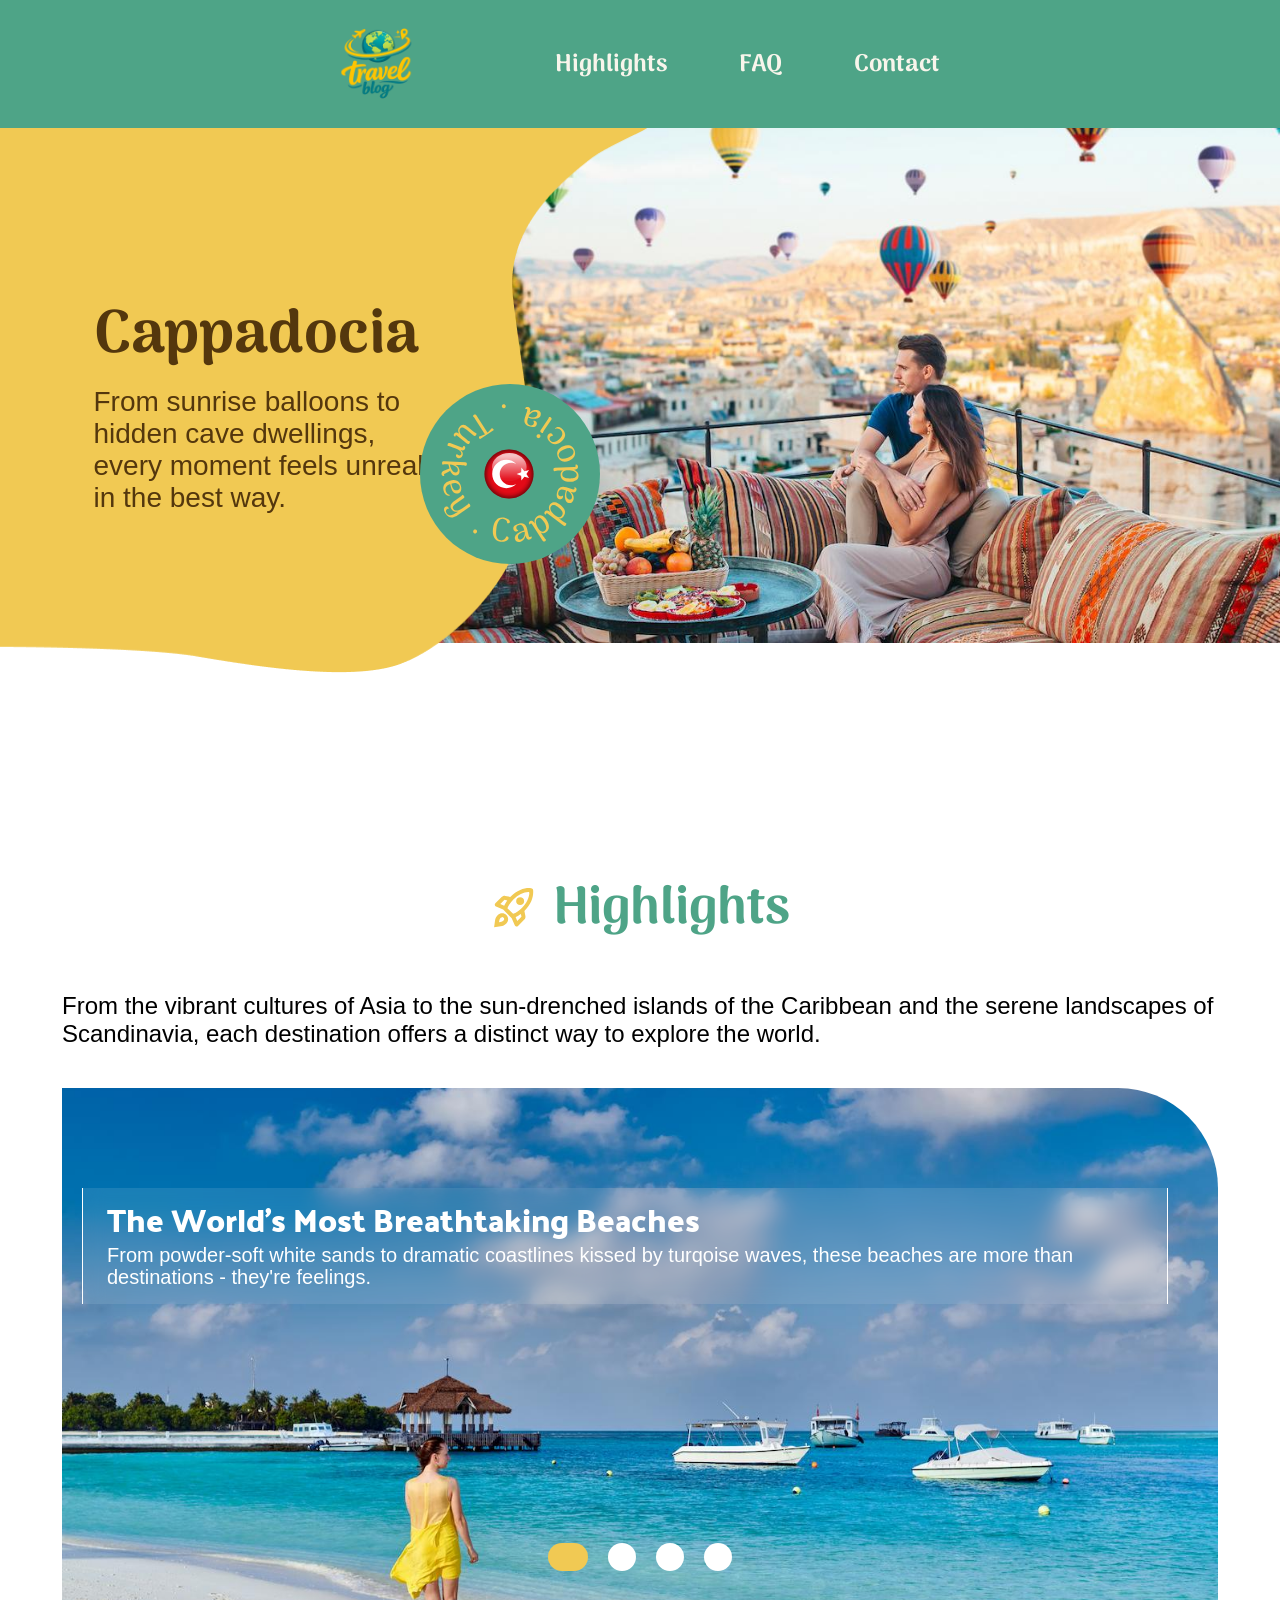
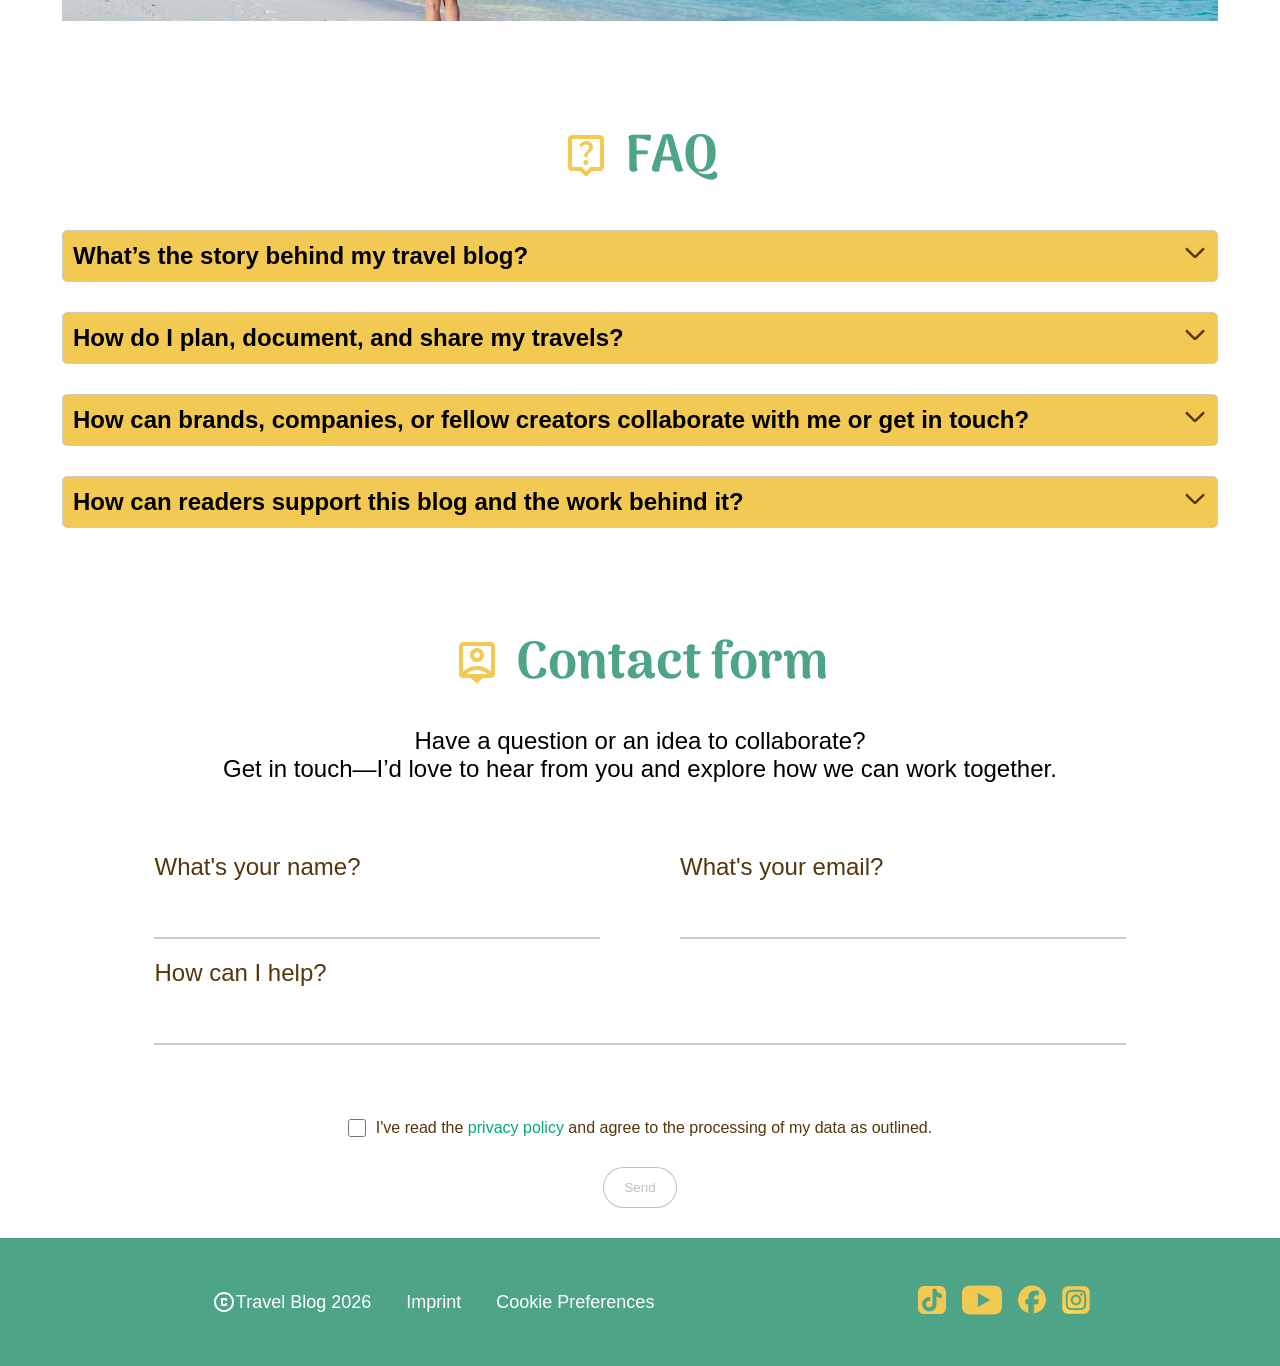
==== commit 8c6237de: "fix: add missing favicon link in the head section" ====
--- a/index.html
+++ b/index.html
@@ -5,6 +5,7 @@
     <meta charset="UTF-8">
     <meta name="viewport" content="width=device-width, initial-scale=1.0">
     <title>Travel Blog</title>
+    <link rel="icon" type="image/x-icon" href="assets/icons/logo 03 1.svg">
     <link rel="stylesheet" href="css/variables.css">
     <link rel="stylesheet" href="css/standard.css">
     <link rel="stylesheet" href="css/style.css">
--- a/css/style.css
+++ b/css/style.css
@@ -93,6 +93,7 @@
     overflow: hidden;
     object-fit: cover;
     object-position: center;
+    left: 230px;
 }
 
 .hero-layer-first-wave img {
@@ -1306,7 +1307,7 @@
         z-index: -1;
         height: 515px;
         width: 1440px;
-
+        left: 160px;
         opacity: 1;
         position: absolute;
         justify-content: center;
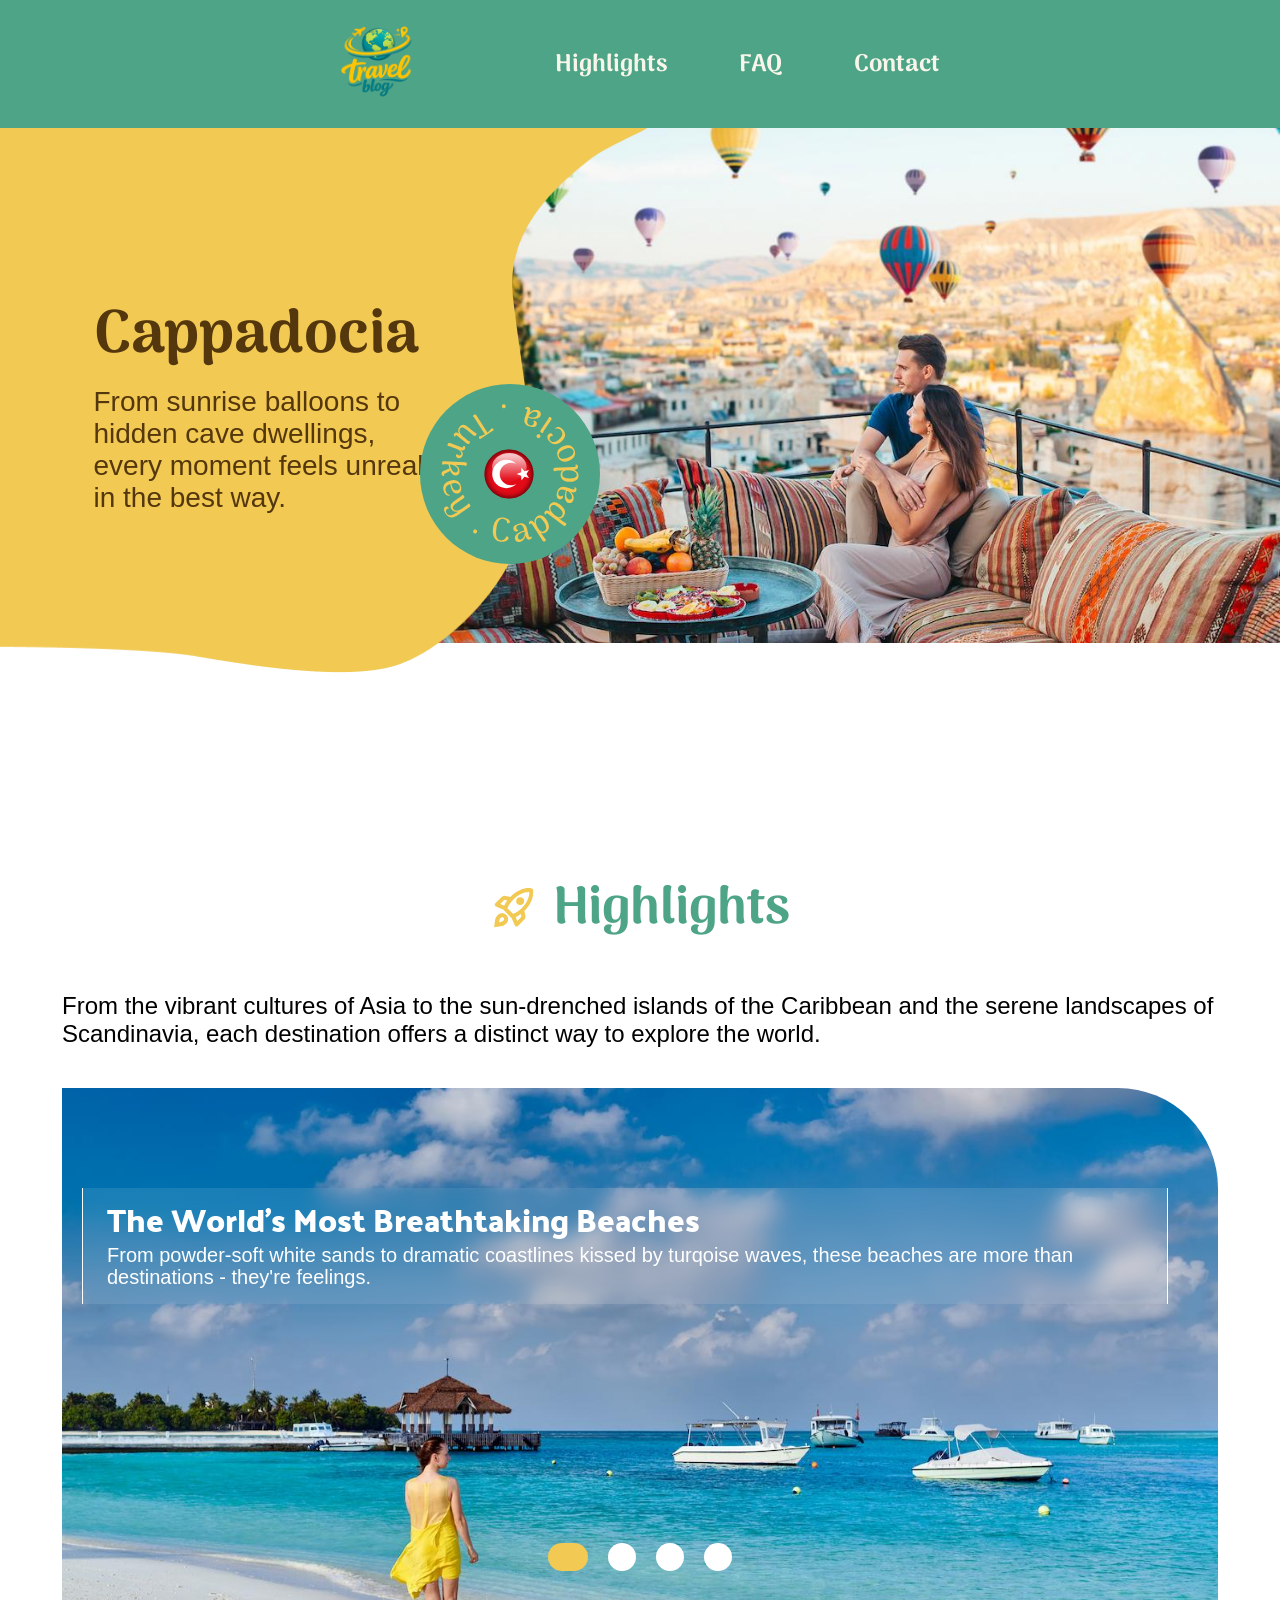
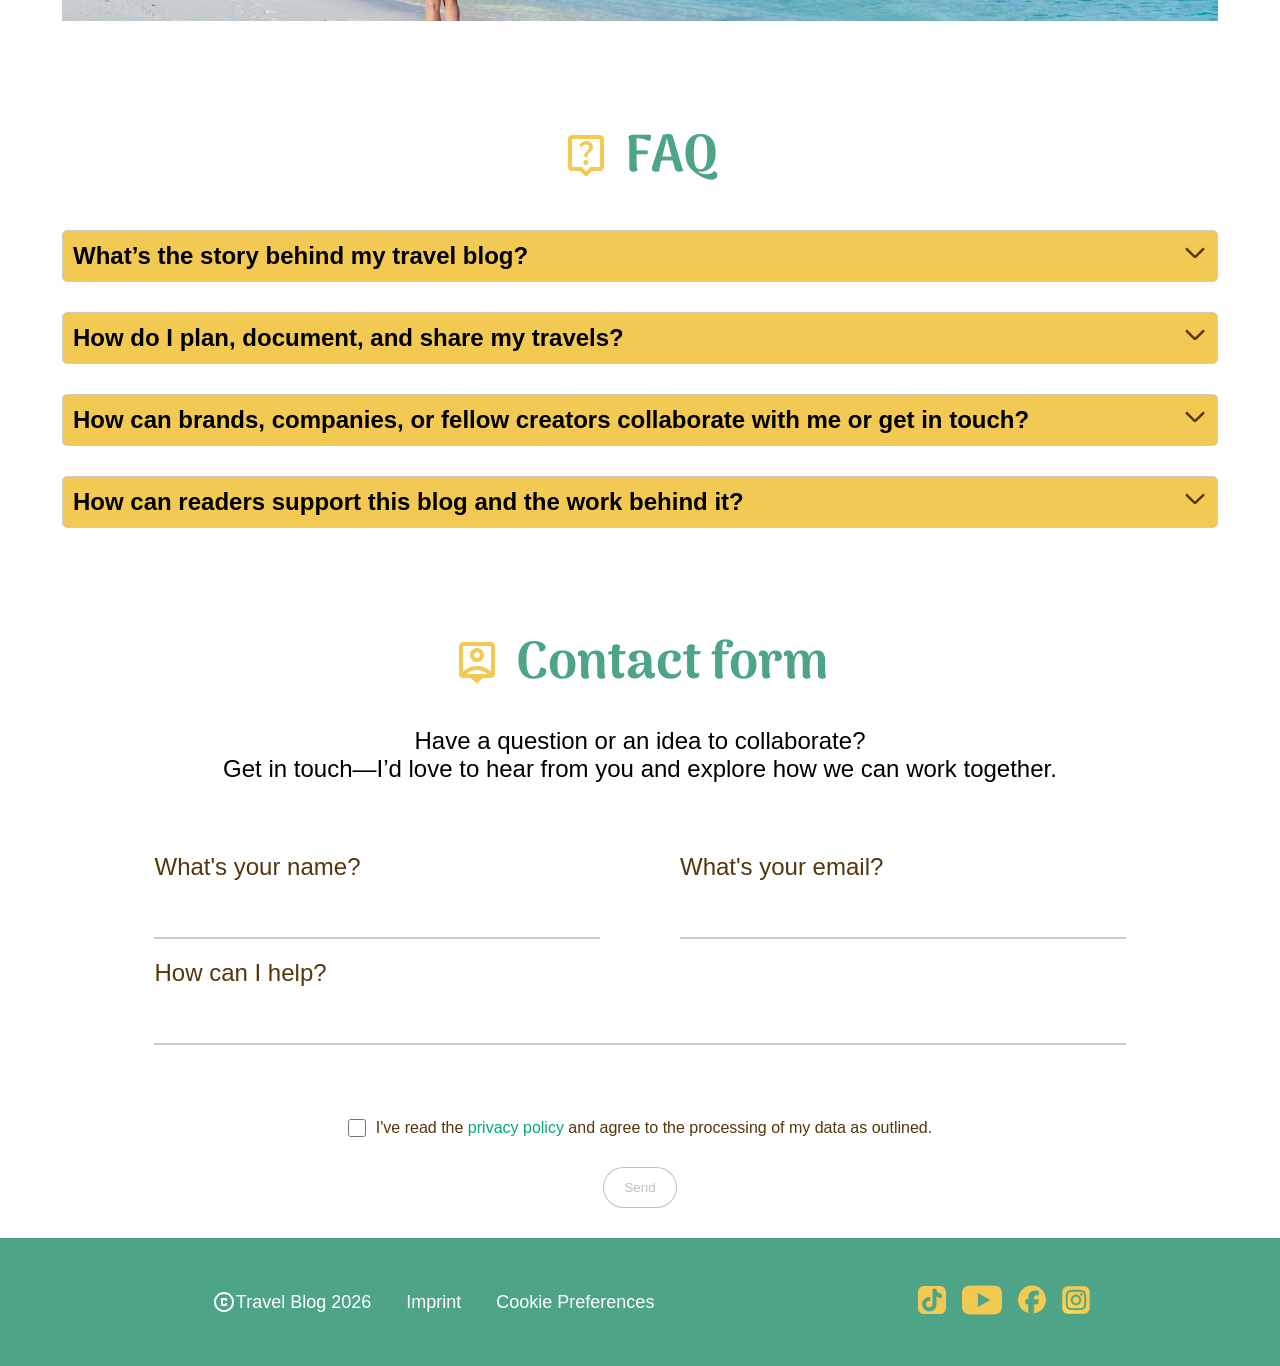
==== commit 84453e40: "fix: update header structure for logo link and improve navigation accessibility" ====
--- a/index.html
+++ b/index.html
@@ -19,7 +19,9 @@
 <body>
     <header id="home" class="header">
         <div class="header-navbar">
-            <img src="assets/icons/logo 03 1.svg" alt="Logo Blog">
+            <a href="index.html">
+                <img src="assets/icons/logo 03 1.svg" alt="Logo Blog">
+            </a>
             <nav class="navbar">
                 <ul>
                     <li><a class="nav-special-hover highlight-hover" href="#highlights">Highlights</a></li>
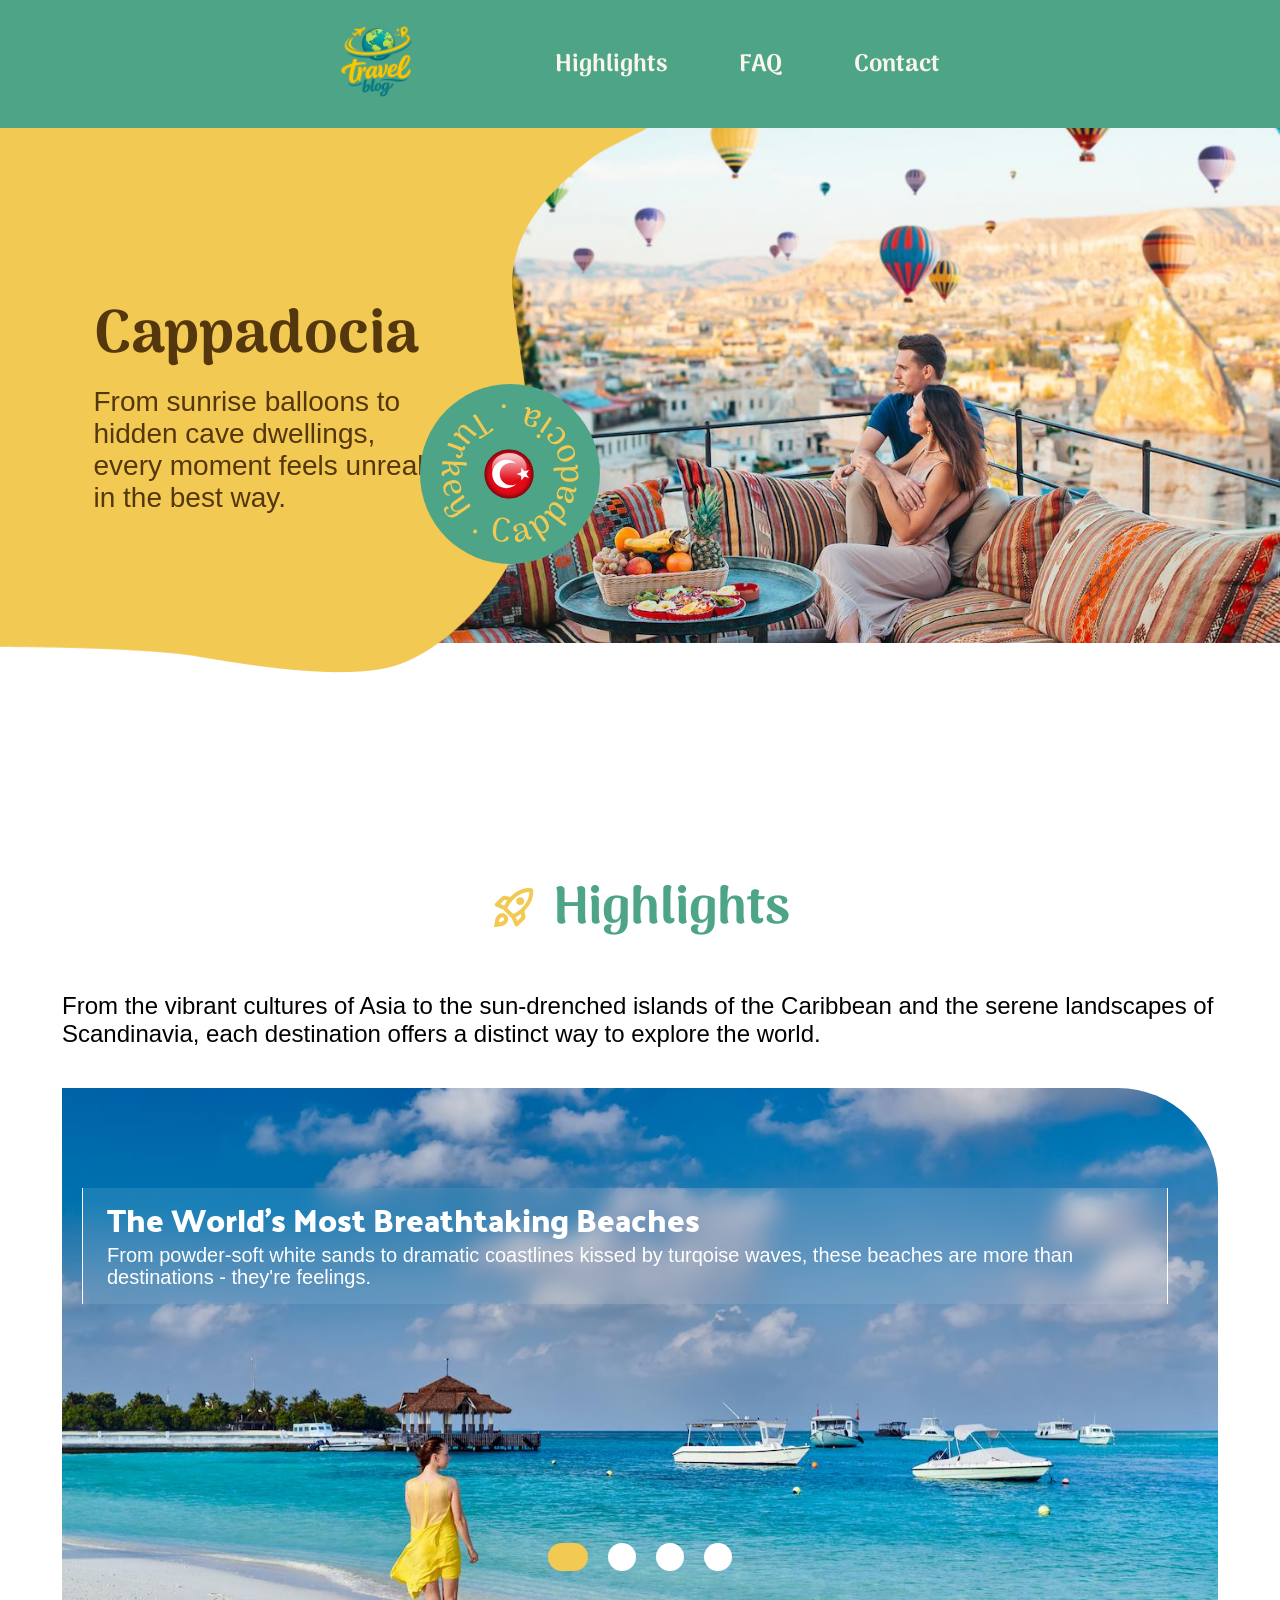
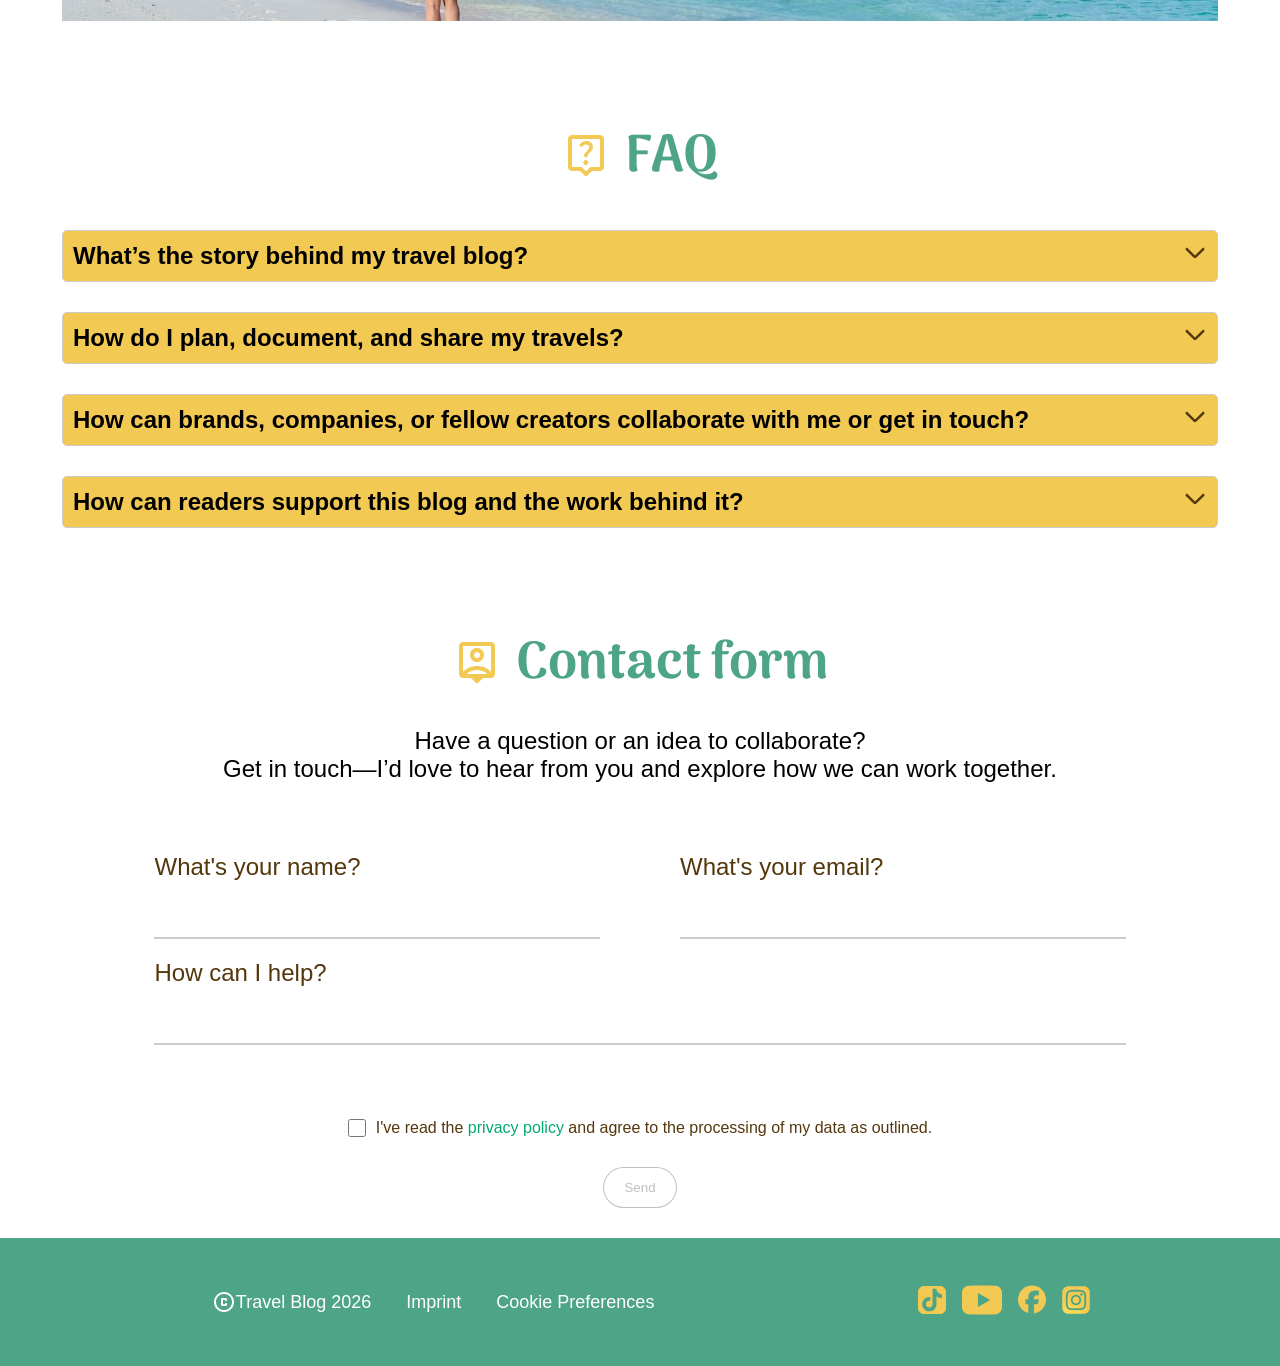
==== commit 30d63588: "bilder verkleinert, imprint -> fängt oben an" ====
--- a/index.html
+++ b/index.html
@@ -218,11 +218,11 @@
             <div class="footer-left">
                 <div class="footer-copyright">
                     <img src="assets/icons/copyright-footer.svg" alt="copyright Logo">
-                    <a href="imprint.html#Copyrights">Travel Blog 2026</a>
+                    <a href="imprint.html">Travel Blog 2026</a>
                 </div>
                 <div class="footer-imprint-cookies">
-                    <a href="imprint.html#top">Imprint</a>
-                    <a href="imprint.html#Cookies">Cookie Preferences</a>
+                    <a href="imprint.html">Imprint</a>
+                    <a href="imprint.html">Cookie Preferences</a>
                 </div>
             </div>
             <div class="footer-right">
--- a/css/standard.css
+++ b/css/standard.css
@@ -193,6 +193,7 @@
 .author-card p {
     color: #54370D;
     line-height: 120%;
+    font-family: Palanquin;
 }
 
 .author-name p {
@@ -324,7 +325,7 @@
     display: flex;
     outline: none;
     transition: all 0.3s ease-in-out;
-
+    cursor: pointer;
 }
 
 .share-button img {
@@ -345,9 +346,8 @@
     display: flex;
     justify-content: right;
     align-items: center;
-    width: 220px;
+    width: 280px;
     height: 54px;
-    gap: 10px;
     display: none;
 }
 
@@ -361,6 +361,11 @@
     display: flex;
     justify-content: center;
     width: 273px;
+    cursor: pointer;
+}
+
+.share-section:focus-within button {
+    gap: 10px;
 }
 
 .share-section:focus-within .share-button>img {
@@ -374,12 +379,12 @@
 .share-section:focus-within .share-button {
     width: auto;
     justify-content: center;
-
 }
 
 .share-option-options {
     display: flex;
     flex-direction: column;
+    width: 112px;
 }
 
 .share-option-options a {
@@ -392,6 +397,7 @@
 
 .share-option-options a:hover {
     font-weight: 700;
+    width: 112px;
 }
 
 footer {
--- a/css/style.css
+++ b/css/style.css
@@ -280,6 +280,9 @@
     align-items: flex-end;
     overflow: hidden;
     border-top-right-radius: 100px;
+    isolation: isolate;
+    transform: translateZ(0);
+    -webkit-transform: translateZ(0);
 }
 
 .slider-main input {
@@ -302,6 +305,7 @@
     object-fit: cover;
     display: block;
     aspect-ratio: 16 / 9;
+
 
 }
 
@@ -614,6 +618,7 @@
     width: 100%;
     height: 128px;
     background-color: var(--nav-footer-bg-color);
+    margin-top: auto;
 }
 
 /*footer img {
@@ -653,8 +658,6 @@
     font-weight: 400;
     color: rgba(255, 255, 255, 1);
 }
-
-
 
 .footer-youtube-img {
     width: 44px;
@@ -881,8 +884,6 @@
         justify-content: space-around;
         align-items: center;
         z-index: 9999;
-
-
     }
 
     .mobile-menu img {
@@ -896,150 +897,146 @@
         height: 80px;
         margin: unset;
         width: 100%;
-
-
-        .header-navbar {
-            justify-content: center;
-            margin: unset;
-        }
-
-        .hero {
-            margin: 80px 0 0 0;
-        }
-
-        .navbar {
-            display: none;
-        }
-
-        #highlights,
-        #faq,
-        #contact {
-            width: 100%;
-            padding: 0px 32px;
-        }
-
-        .highlights_p {
-            padding: 40px 32px;
-            text-align: left;
-        }
-
-        .slider-main {
-
-            display: flex;
-            width: calc(100% - 40px);
-        }
-
-        .slider-main-element img {
-            width: 100%;
-            object-fit: cover;
-            object-position: 40%;
-        }
-
-        .highlights-slider-text {
-            left: 20px;
-            top: 100px;
-            width: calc(100% - 40px);
-            color: white;
-            height: auto;
-        }
-
-        .highlights-slider-text h3 {
-            font-size: 32px;
-        }
-
-        .highlights-slider-text p {
-            font-size: 20px;
-            width: 100%;
-            display: -webkit-box;
-            -webkit-line-clamp: 3;
-            -webkit-box-orient: vertical;
-            overflow: hidden;
-            height: auto;
-        }
-
-        details {
-            width: 100%;
-            margin: unset;
-        }
-
-        .contact_headline {
-
-            align-items: center;
-        }
-
-        .footer-txt {
-            align-items: end;
-            justify-content: flex-start;
-            padding-bottom: 24px;
-            width: 100%;
-            padding-top: unset;
-            padding-left: unset;
-            padding-right: unset;
-
-        }
-
-        .footer-left {
-            display: flex;
-            align-items: center;
-            gap: 10px;
-            flex-direction: column-reverse;
-            width: 40%;
-        }
-
-        .footer-imprint-cookies {
-            display: flex;
-            gap: 10px;
-            flex-direction: column;
-        }
-
-        .footer-tiktok-img {
-            width: 24px;
-            height: 24px;
-        }
-
-        .footer-youtube-img {
-            width: 44px;
-            height: 24px;
-        }
-
-        .footer-facebook-img {
-            width: 24px;
-            height: 24px;
-        }
-
-        .footer-instagram-img {
-            width: 24px;
-            height: 24px;
-        }
-
-        .footer-right {
-            display: flex;
-            justify-content: space-around;
-            gap: 10px;
-            width: 60%;
-            padding-right: unset;
-        }
-
-        .mobile-navbar {
-            display: flex;
-            position: sticky;
-            bottom: 0;
-            left: 0;
-            width: 100%;
-            height: 70px;
-            background-color: rgba(241, 201, 83, 1);
-            justify-content: space-around;
-            align-items: center;
-            z-index: 9999;
-
-        }
-
-        .mobile-menu img {
-            width: 40px;
-            height: 40px;
-        }
-    }
-}
+    }
+
+    .header-navbar {
+        justify-content: center;
+        margin: unset;
+    }
+
+    .hero {
+        margin: 80px 0 0 0;
+    }
+
+    .navbar {
+        display: none;
+    }
+
+    #highlights,
+    #faq,
+    #contact {
+        width: 100%;
+        padding: 0px 32px;
+    }
+
+    .highlights_p {
+        padding: 40px 32px;
+        text-align: left;
+    }
+
+    .slider-main {
+        display: flex;
+        width: calc(100% - 40px);
+    }
+
+    .slider-main-element img {
+        width: 100%;
+        object-fit: cover;
+        object-position: 40%;
+    }
+
+    .highlights-slider-text {
+        left: 20px;
+        top: 100px;
+        width: calc(100% - 40px);
+        color: white;
+        height: auto;
+    }
+
+    .highlights-slider-text h3 {
+        font-size: 32px;
+    }
+
+    .highlights-slider-text p {
+        font-size: 20px;
+        width: 100%;
+        display: -webkit-box;
+        -webkit-line-clamp: 3;
+        -webkit-box-orient: vertical;
+        overflow: hidden;
+        height: auto;
+    }
+
+    details {
+        width: 100%;
+        margin: unset;
+    }
+
+    .contact_headline {
+        align-items: center;
+    }
+
+    .footer-txt {
+        align-items: end;
+        justify-content: flex-start;
+        padding-bottom: 24px;
+        width: 100%;
+        padding-top: unset;
+        padding-left: unset;
+        padding-right: unset;
+    }
+
+    .footer-left {
+        display: flex;
+        align-items: center;
+        gap: 10px;
+        flex-direction: column-reverse;
+        width: 40%;
+    }
+
+    .footer-imprint-cookies {
+        display: flex;
+        gap: 10px;
+        flex-direction: column;
+    }
+
+    .footer-tiktok-img {
+        width: 24px;
+        height: 24px;
+    }
+
+    .footer-youtube-img {
+        width: 44px;
+        height: 24px;
+    }
+
+    .footer-facebook-img {
+        width: 24px;
+        height: 24px;
+    }
+
+    .footer-instagram-img {
+        width: 24px;
+        height: 24px;
+    }
+
+    .footer-right {
+        display: flex;
+        justify-content: space-around;
+        gap: 10px;
+        width: 60%;
+        padding-right: unset;
+    }
+
+    .mobile-navbar {
+        display: flex;
+        position: sticky;
+        bottom: 0;
+        left: 0;
+        width: 100%;
+        height: 70px;
+        background-color: rgba(241, 201, 83, 1);
+        justify-content: space-around;
+        align-items: center;
+        z-index: 9999;
+    }
+
+    .mobile-menu img {
+        width: 40px;
+        height: 40px;
+    }
+}
+
 
 @media screen and (min-width: 768px) and (max-width: 1280px) {
     .header {
